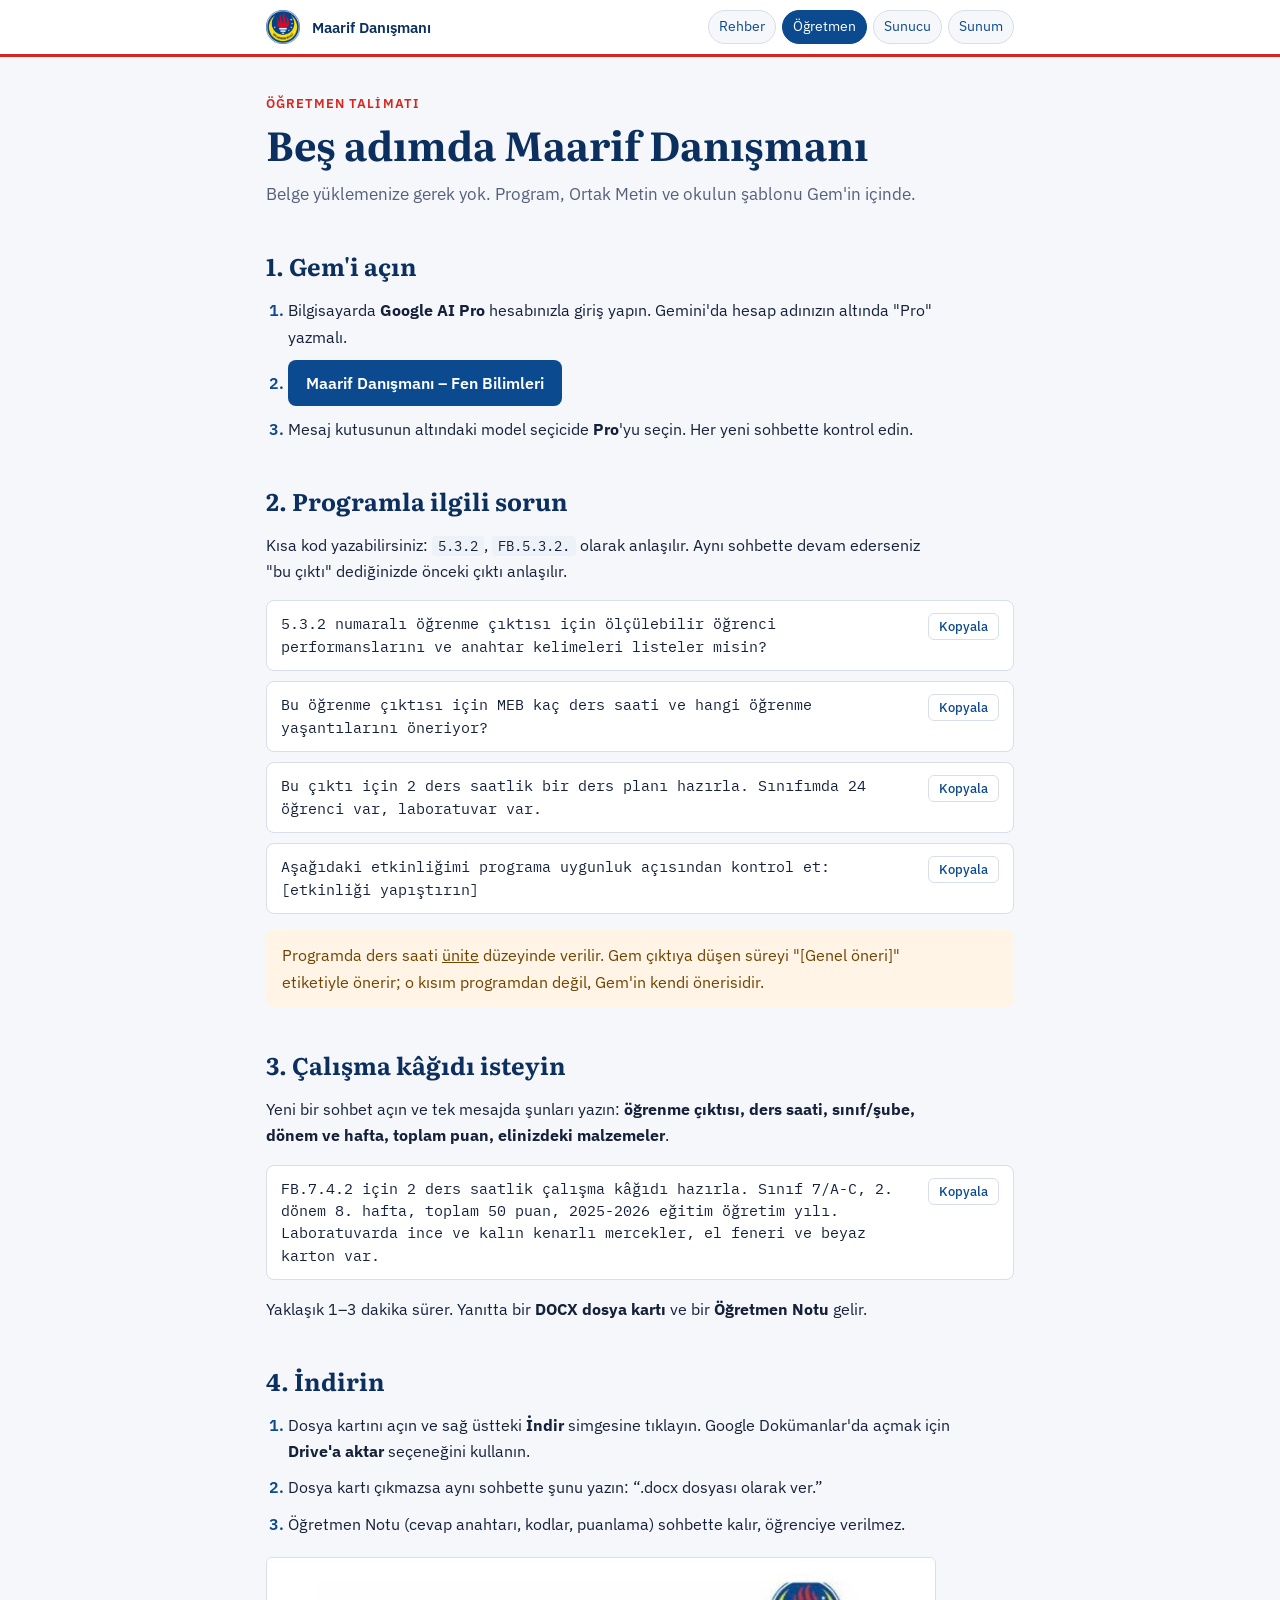
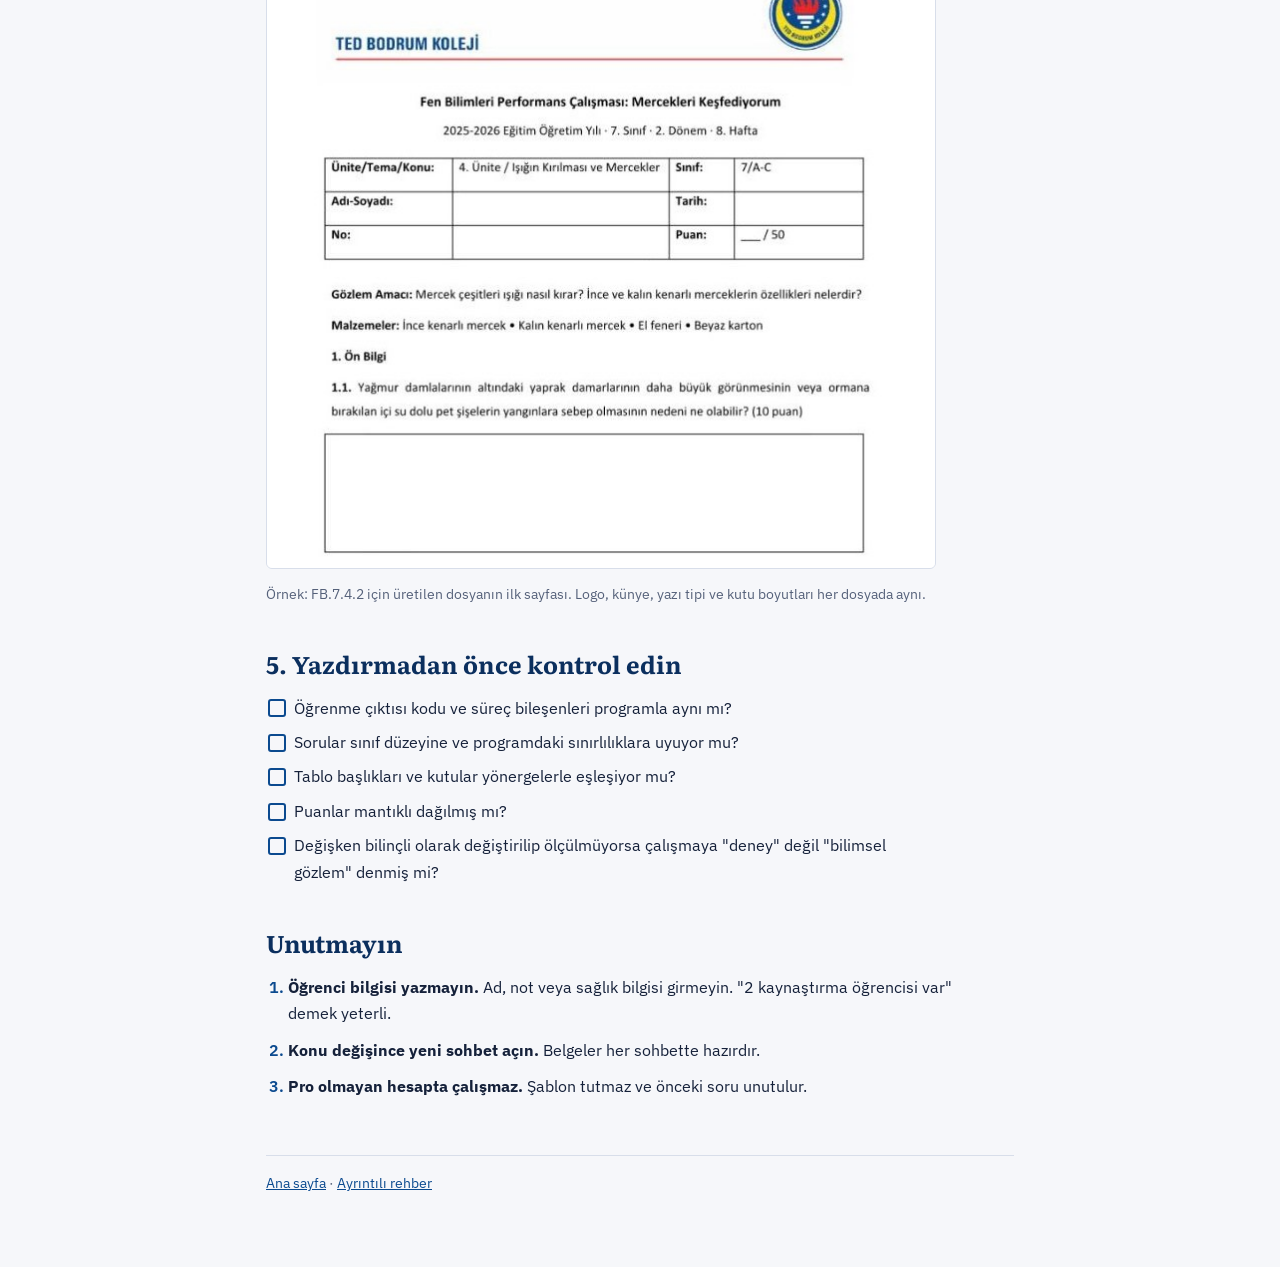
==== ogretmen.html @ b566ab43 "Maarif Danışmanı atölye sitesi Co-Authored-By: Claude Opus 5.5 <noreply@anthropic.com> Claude-Sessio" ====
<!doctype html>
<html lang="tr">
<head>
<meta charset="utf-8">
<meta name="viewport" content="width=device-width, initial-scale=1, viewport-fit=cover">
<title>Öğretmen Talimatı · Maarif Danışmanı</title>
<link rel="icon" href="assets/amblem.png">
<link rel="preconnect" href="https://fonts.googleapis.com">
<link rel="stylesheet" href="https://fonts.googleapis.com/css2?family=IBM+Plex+Mono:wght@400;500&family=IBM+Plex+Sans:ital,wght@0,400;0,500;0,600;1,400&family=Literata:opsz,wght@7..72,600;7..72,700&display=swap">
<link rel="stylesheet" href="assets/site.css">
</head>
<body>
<header class="topbar"><div class="in">
  <img src="assets/amblem.png" alt="">
  <a class="brand" href="./">Maarif Danışmanı</a>
  <nav aria-label="Sayfalar"><a href="rehber.html">Rehber</a><a href="ogretmen.html" aria-current="page">Öğretmen</a><a href="sunucu.html">Sunucu</a><a href="sunum.html">Sunum</a></nav>
</div></header>

<main class="wrap">
  <p class="eyebrow">Öğretmen talimatı</p>
  <h1>Beş adımda Maarif Danışmanı</h1>
  <p class="lead">Belge yüklemenize gerek yok. Program, Ortak Metin ve okulun şablonu Gem'in içinde.</p>

  <h2>1. Gem'i açın</h2>
  <ol class="steps">
    <li>Bilgisayarda <strong>Google AI Pro</strong> hesabınızla giriş yapın. Gemini'da hesap adınızın altında "Pro" yazmalı.</li>
    <li><a class="btn" href="https://gemini.google.com/gem/1J91IW7ghV2cMqy8UDze6Suy1BwKjvmki?usp=sharing" target="_blank" rel="noopener">Maarif Danışmanı – Fen Bilimleri</a></li>
    <li>Mesaj kutusunun altındaki model seçicide <strong>Pro</strong>'yu seçin. Her yeni sohbette kontrol edin.</li>
  </ol>

  <h2>2. Programla ilgili sorun</h2>
  <p>Kısa kod yazabilirsiniz: <code>5.3.2</code>, <code>FB.5.3.2.</code> olarak anlaşılır. Aynı sohbette devam ederseniz "bu çıktı" dediğinizde önceki çıktı anlaşılır.</p>
  <div class="prompt"><q>5.3.2 numaralı öğrenme çıktısı için ölçülebilir öğrenci performanslarını ve anahtar kelimeleri listeler misin?</q><button class="copy" type="button">Kopyala</button></div>
  <div class="prompt"><q>Bu öğrenme çıktısı için MEB kaç ders saati ve hangi öğrenme yaşantılarını öneriyor?</q><button class="copy" type="button">Kopyala</button></div>
  <div class="prompt"><q>Bu çıktı için 2 ders saatlik bir ders planı hazırla. Sınıfımda 24 öğrenci var, laboratuvar var.</q><button class="copy" type="button">Kopyala</button></div>
  <div class="prompt"><q>Aşağıdaki etkinliğimi programa uygunluk açısından kontrol et: [etkinliği yapıştırın]</q><button class="copy" type="button">Kopyala</button></div>
  <div class="note"><p>Programda ders saati <u>ünite</u> düzeyinde verilir. Gem çıktıya düşen süreyi "[Genel öneri]" etiketiyle önerir; o kısım programdan değil, Gem'in kendi önerisidir.</p></div>

  <h2>3. Çalışma kâğıdı isteyin</h2>
  <p>Yeni bir sohbet açın ve tek mesajda şunları yazın: <strong>öğrenme çıktısı, ders saati, sınıf/şube, dönem ve hafta, toplam puan, elinizdeki malzemeler</strong>.</p>
  <div class="prompt"><q>FB.7.4.2 için 2 ders saatlik çalışma kâğıdı hazırla. Sınıf 7/A-C, 2. dönem 8. hafta, toplam 50 puan, 2025-2026 eğitim öğretim yılı. Laboratuvarda ince ve kalın kenarlı mercekler, el feneri ve beyaz karton var.</q><button class="copy" type="button">Kopyala</button></div>
  <p>Yaklaşık 1–3 dakika sürer. Yanıtta bir <strong>DOCX dosya kartı</strong> ve bir <strong>Öğretmen Notu</strong> gelir.</p>

  <h2>4. İndirin</h2>
  <ol class="steps">
    <li>Dosya kartını açın ve sağ üstteki <strong>İndir</strong> simgesine tıklayın. Google Dokümanlar'da açmak için <strong>Drive'a aktar</strong> seçeneğini kullanın.</li>
    <li>Dosya kartı çıkmazsa aynı sohbette şunu yazın: <q>.docx dosyası olarak ver.</q></li>
    <li>Öğretmen Notu (cevap anahtarı, kodlar, puanlama) sohbette kalır, öğrenciye verilmez.</li>
  </ol>
  <figure>
    <img src="assets/ornek-calisma-kagidi.jpg" width="670" height="612" alt="Gem'in ürettiği örnek çalışma kâğıdı: TED Bodrum Koleji logosu, başlık, künye tablosu, gözlem amacı, malzemeler ve ilk soru ile cevap kutusu">
    <figcaption>Örnek: FB.7.4.2 için üretilen dosyanın ilk sayfası. Logo, künye, yazı tipi ve kutu boyutları her dosyada aynı.</figcaption>
  </figure>

  <h2>5. Yazdırmadan önce kontrol edin</h2>
  <ul class="check">
    <li>Öğrenme çıktısı kodu ve süreç bileşenleri programla aynı mı?</li>
    <li>Sorular sınıf düzeyine ve programdaki sınırlılıklara uyuyor mu?</li>
    <li>Tablo başlıkları ve kutular yönergelerle eşleşiyor mu?</li>
    <li>Puanlar mantıklı dağılmış mı?</li>
    <li>Değişken bilinçli olarak değiştirilip ölçülmüyorsa çalışmaya "deney" değil "bilimsel gözlem" denmiş mi?</li>
  </ul>

  <h2>Unutmayın</h2>
  <ol class="steps">
    <li><strong>Öğrenci bilgisi yazmayın.</strong> Ad, not veya sağlık bilgisi girmeyin. "2 kaynaştırma öğrencisi var" demek yeterli.</li>
    <li><strong>Konu değişince yeni sohbet açın.</strong> Belgeler her sohbette hazırdır.</li>
    <li><strong>Pro olmayan hesapta çalışmaz.</strong> Şablon tutmaz ve önceki soru unutulur.</li>
  </ol>

  <footer class="site"><a href="./">Ana sayfa</a> · <a href="rehber.html">Ayrıntılı rehber</a></footer>
</main>
<script src="assets/copy.js"></script>
</body>
</html>
---- assets/site.css ----
/* Ortak stil: okul lacivert + kırmızı çizgi; okuma sayfaları tek sütun */
:root {
  --bg: #f6f7fa; --surface: #ffffff; --fg: #15213a; --muted: #55617a; --line: #d8deea;
  --navy: #0b4a8f; --navy-deep: #0b2f5e; --red: #d7261e; --code-bg: #edf1f8;
  --note-bg: #fff4e5; --note-fg: #6f4400; --ok: #1f7a4a;
  --display: "Literata", Georgia, serif; --body: "IBM Plex Sans", system-ui, sans-serif; --mono: "IBM Plex Mono", ui-monospace, monospace;
  color-scheme: light;
}
@media (prefers-color-scheme: dark) {
  :root {
    --bg: #0e1421; --surface: #161f31; --fg: #e5eaf4; --muted: #9aa7bf; --line: #283450;
    --navy: #82b4ff; --navy-deep: #c9dcff; --red: #ff6b61; --code-bg: #1c2740;
    --note-bg: #2d2412; --note-fg: #f1c77a; --ok: #63d295; color-scheme: dark;
  }
}
* { box-sizing: border-box; }
html { -webkit-text-size-adjust: 100%; }
body { margin: 0; background: var(--bg); color: var(--fg); font: 16px/1.65 var(--body); }
a { color: var(--navy); }
a:focus-visible, button:focus-visible, summary:focus-visible { outline: 2px solid var(--navy); outline-offset: 2px; }
.wrap { max-width: 780px; margin: 0 auto; padding: 0 max(16px, env(safe-area-inset-left)) 72px max(16px, env(safe-area-inset-right)); }
.topbar { background: var(--surface); border-bottom: 3px solid var(--red); }
.topbar .in { max-width: 780px; margin: 0 auto; padding: 10px max(16px, env(safe-area-inset-left)); display: flex; align-items: center; gap: 12px; flex-wrap: wrap; }
.topbar img { height: 34px; width: auto; }
.topbar .brand { font: 600 15px var(--body); color: var(--navy-deep); text-decoration: none; margin-right: auto; }
.topbar nav { display: flex; gap: 6px; flex-wrap: wrap; }
.topbar nav a { font-size: 14px; text-decoration: none; padding: 4px 10px; border-radius: 999px; border: 1px solid var(--line); background: var(--bg); }
.topbar nav a[aria-current="page"] { background: var(--navy); color: #fff; border-color: var(--navy); }
.eyebrow { font-size: 13px; letter-spacing: .08em; text-transform: uppercase; color: var(--red); font-weight: 600; margin: 36px 0 6px; }
h1, h2 { font-family: var(--display); text-wrap: balance; line-height: 1.2; color: var(--navy-deep); }
h1 { font-size: clamp(28px, 5vw, 40px); margin: 0 0 12px; }
h2 { font-size: 24px; margin: 44px 0 12px; }
h3 { font-size: 17px; margin: 26px 0 8px; }
p, li { max-width: 68ch; }
.lead { color: var(--muted); font-size: 17px; margin: 0; }
ol.steps { padding-left: 1.4em; display: grid; gap: 10px; }
ol.steps > li::marker { font-weight: 600; color: var(--navy); }
ul.check { list-style: none; padding: 0; display: grid; gap: 8px; }
ul.check li { padding-left: 28px; position: relative; }
ul.check li::before { content: ""; position: absolute; left: 2px; top: .3em; width: 14px; height: 14px; border: 2px solid var(--navy); border-radius: 3px; }
code, .file { font-family: var(--mono); font-size: .88em; background: var(--code-bg); padding: 1px 6px; border-radius: 4px; overflow-wrap: anywhere; }
.prompt { display: flex; gap: 12px; align-items: flex-start; background: var(--surface); border: 1px solid var(--line); border-radius: 8px; padding: 12px 14px; margin: 10px 0; }
.prompt q { flex: 1; min-width: 0; quotes: none; font-family: var(--mono); font-size: 14.5px; line-height: 1.55; }
button.copy { flex: none; font: 500 13px var(--body); color: var(--navy); background: transparent; border: 1px solid var(--line); border-radius: 6px; padding: 4px 10px; cursor: pointer; }
button.copy:hover { border-color: var(--navy); }
.btn { display: inline-flex; align-items: center; gap: 8px; background: var(--navy); color: #fff; text-decoration: none; font-weight: 600; padding: 10px 18px; border-radius: 8px; }
.btn:hover { filter: brightness(1.1); }
.note { background: var(--note-bg); color: var(--note-fg); border-radius: 8px; padding: 12px 16px; margin: 16px 0; }
.note p { margin: 0; }
.tbl { overflow-x: auto; margin: 12px 0; }
table { border-collapse: collapse; width: 100%; min-width: 440px; font-size: 15px; }
th, td { text-align: left; padding: 8px 10px; border-bottom: 1px solid var(--line); vertical-align: top; }
th { font-weight: 600; color: var(--muted); font-size: 13px; letter-spacing: .04em; text-transform: uppercase; }
td.num { font-variant-numeric: tabular-nums; white-space: nowrap; font-weight: 600; color: var(--navy); }
details { background: var(--surface); border: 1px solid var(--line); border-radius: 8px; margin: 12px 0; }
summary { cursor: pointer; padding: 12px 14px; font-weight: 600; }
details pre { margin: 0; padding: 0 14px 14px; white-space: pre-wrap; font: 13px/1.55 var(--mono); max-height: 420px; overflow: auto; }
.det-bar { display: flex; justify-content: flex-end; padding: 0 14px 10px; }
figure { margin: 20px 0; }
figure img { max-width: 100%; height: auto; border: 1px solid var(--line); border-radius: 6px; background: #fff; }
figcaption { font-size: 14px; color: var(--muted); margin-top: 6px; }
footer.site { margin-top: 56px; padding-top: 16px; border-top: 1px solid var(--line); color: var(--muted); font-size: 14px; }
@media (prefers-reduced-motion: reduce) { * { transition: none !important; animation: none !important; } }
@media print { .topbar nav, button.copy { display: none; } body { background: #fff; } }
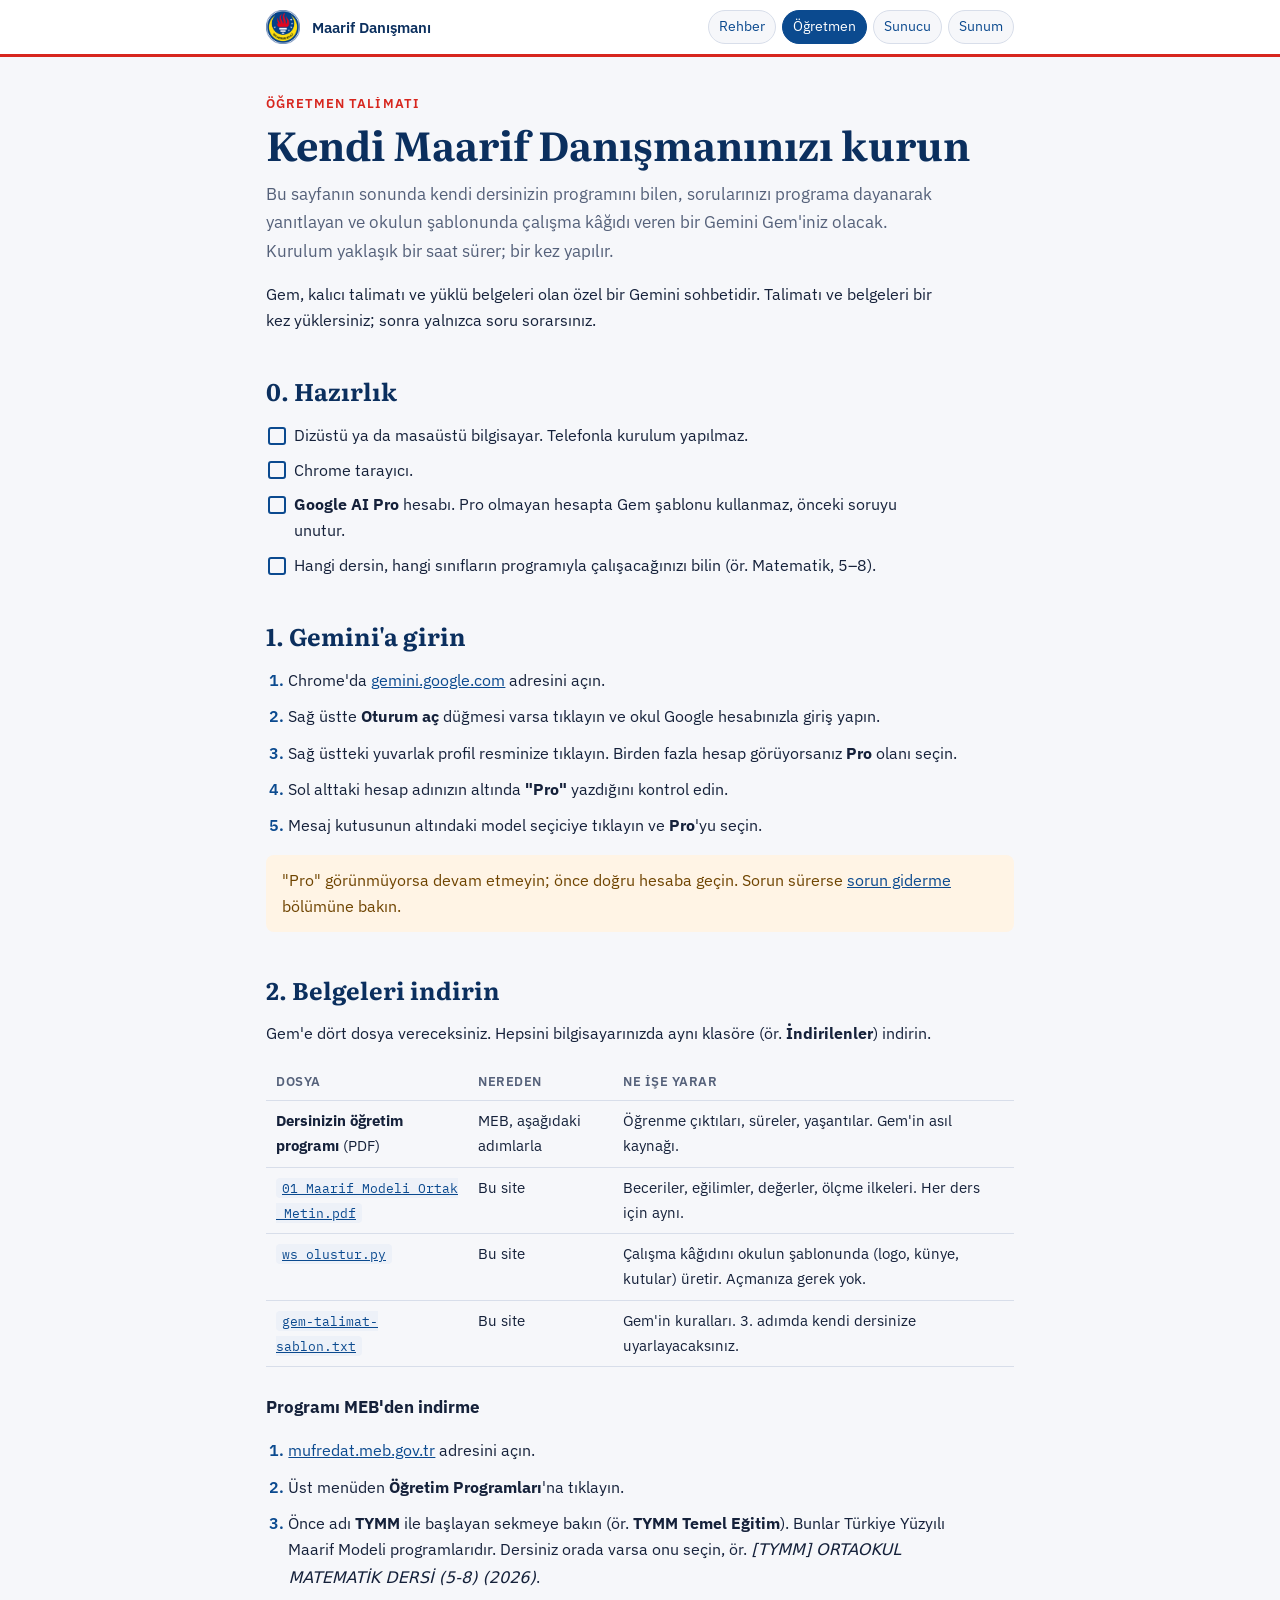
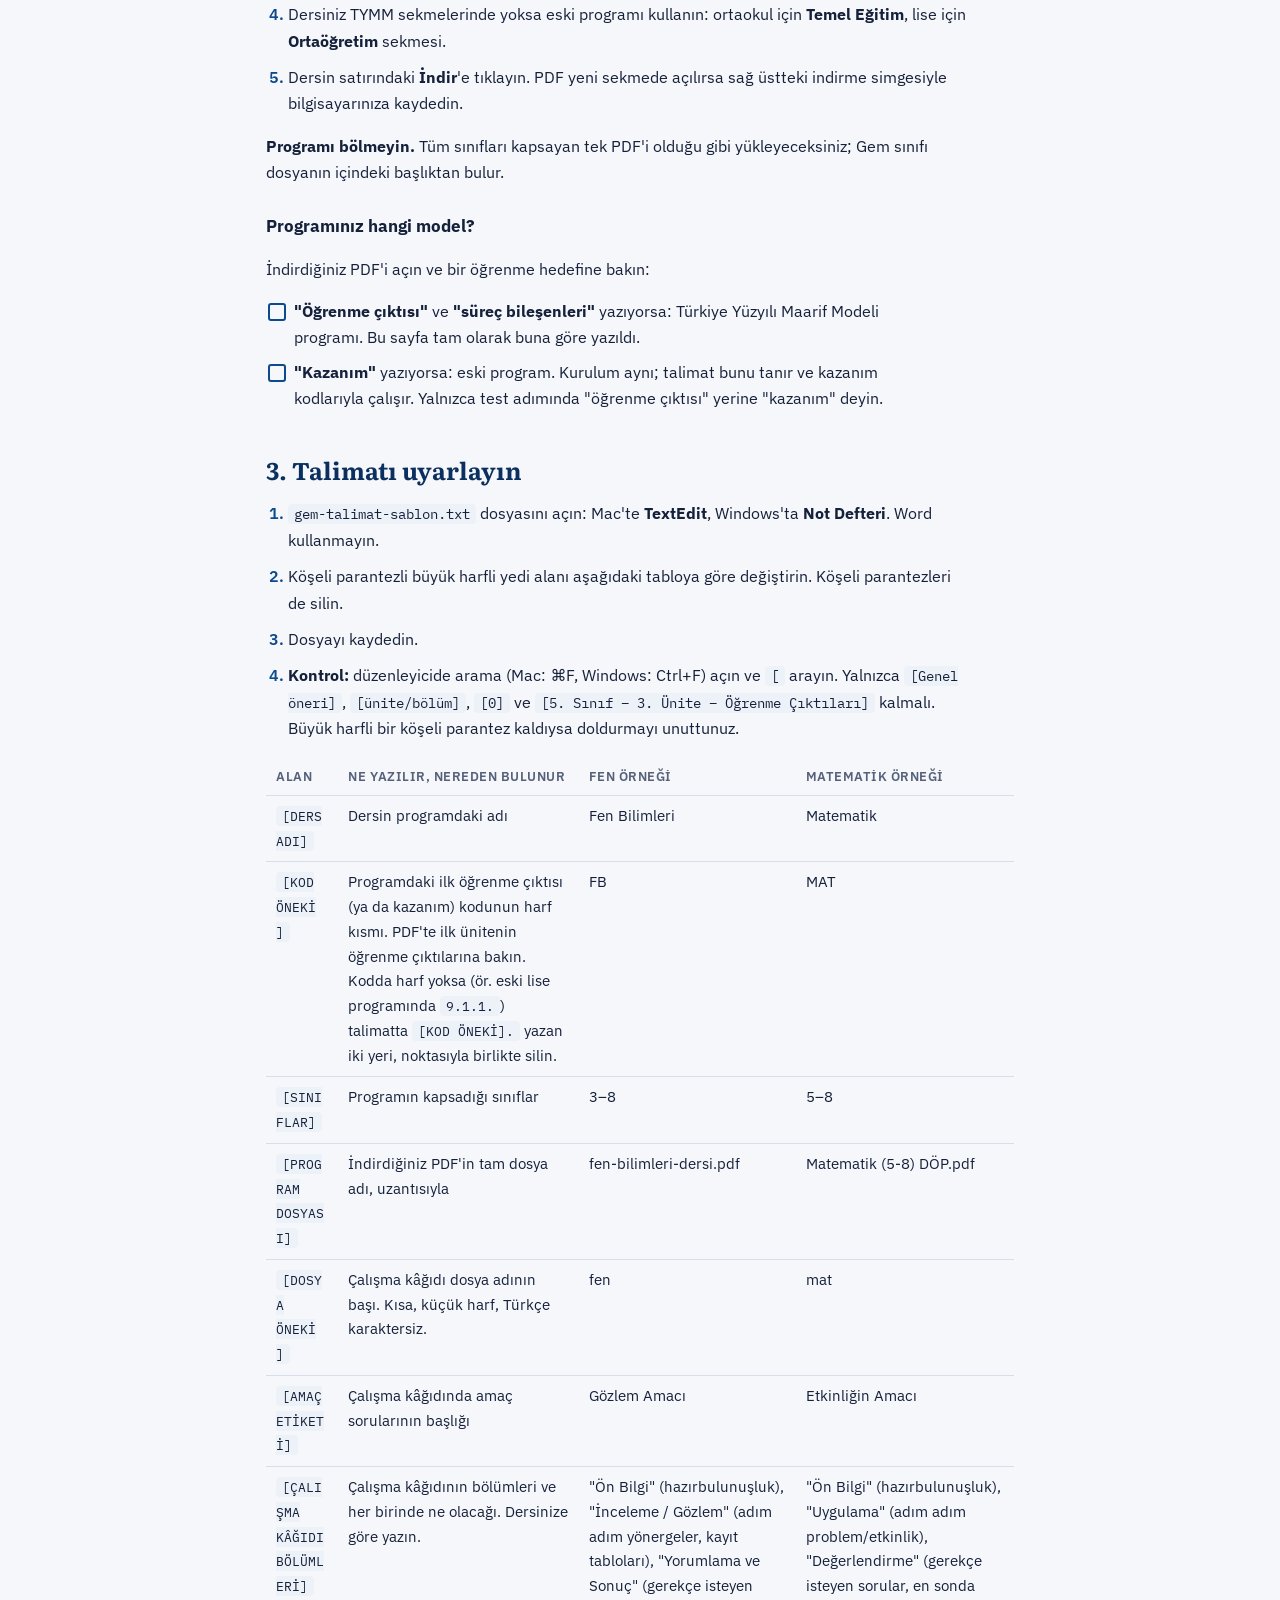
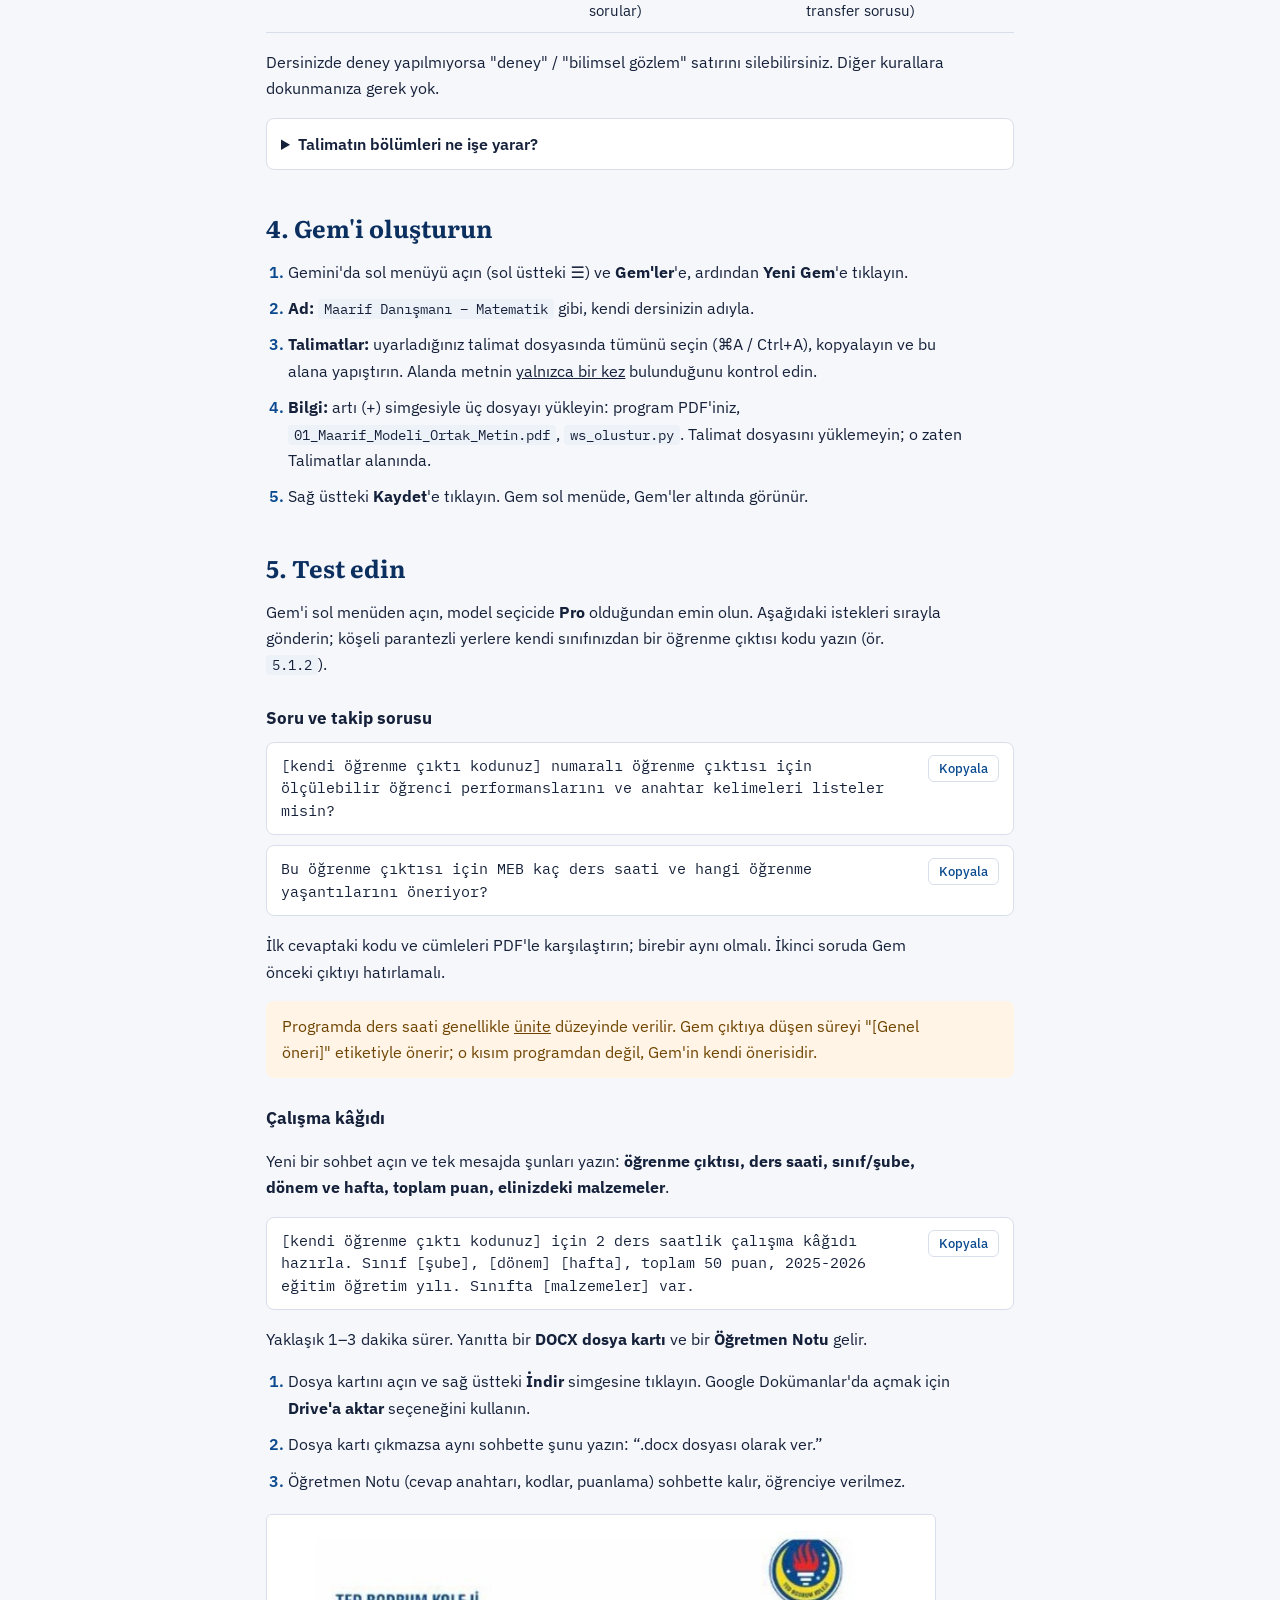
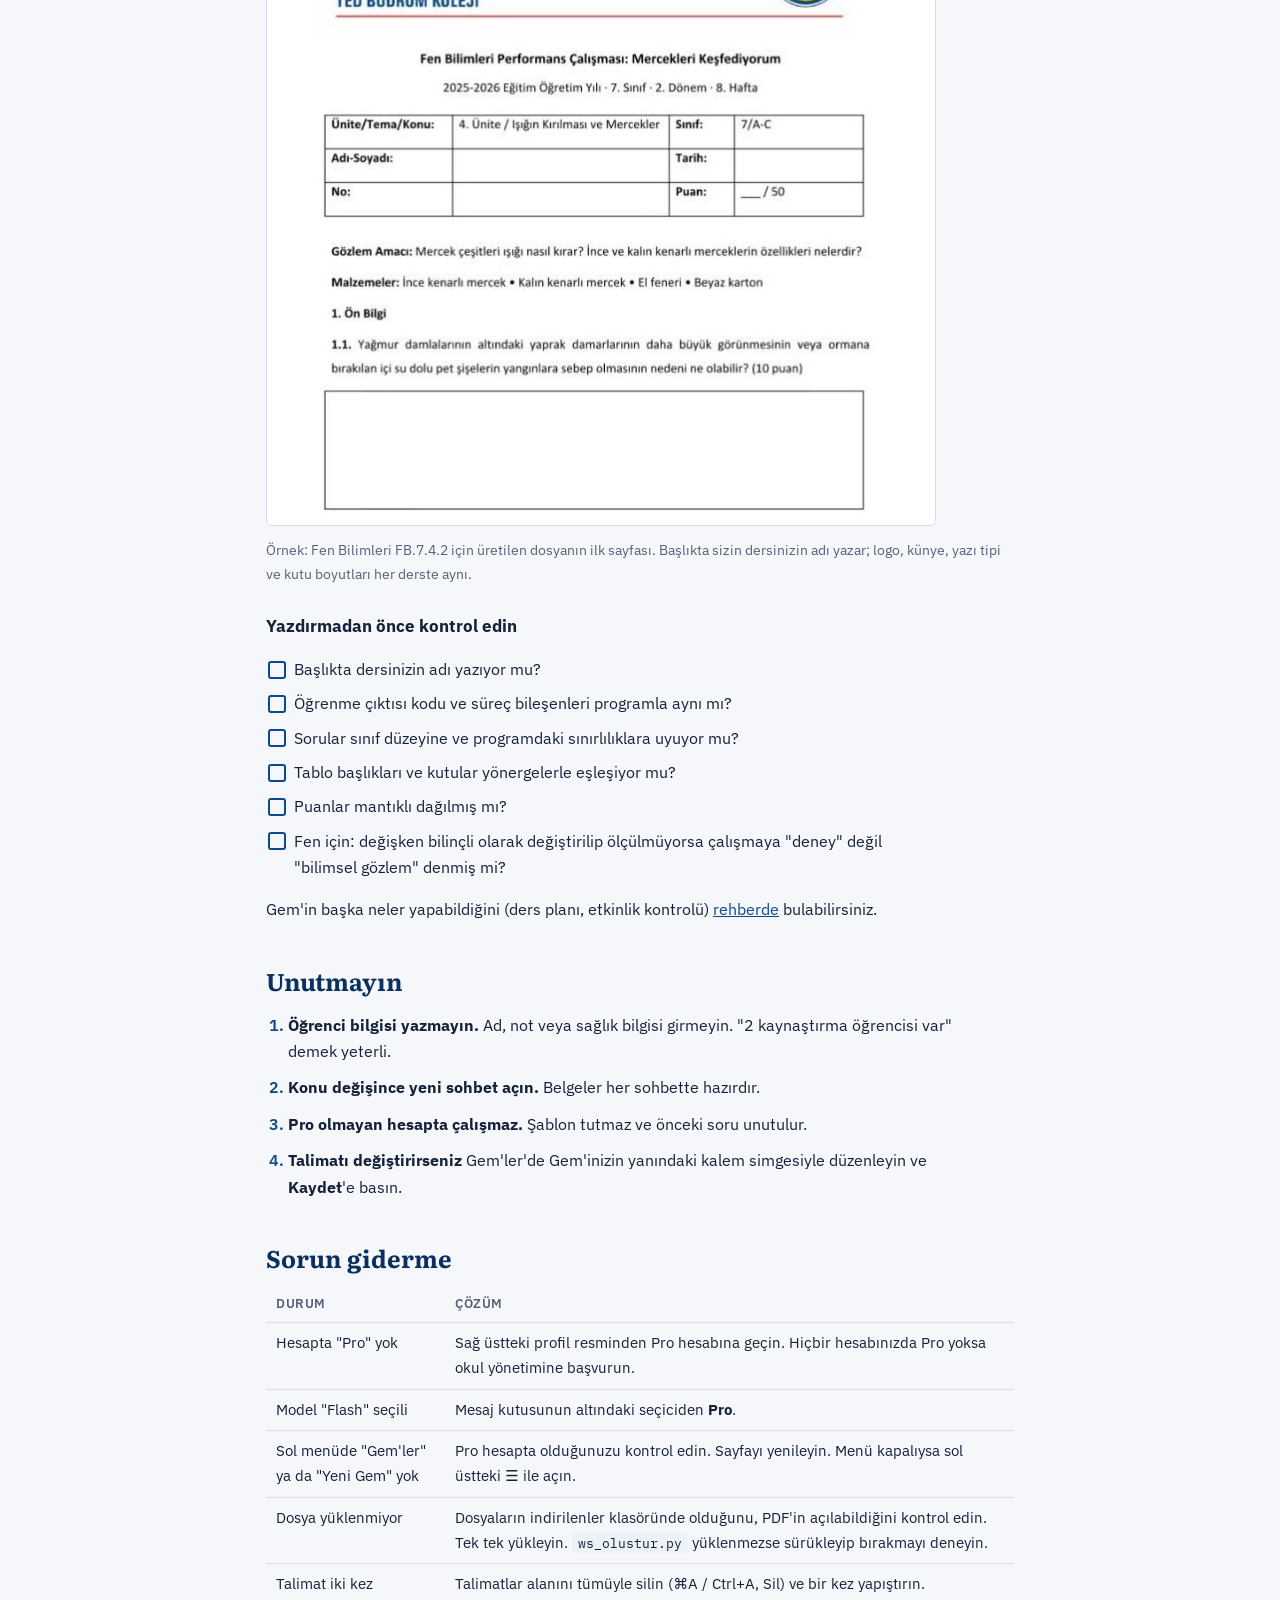
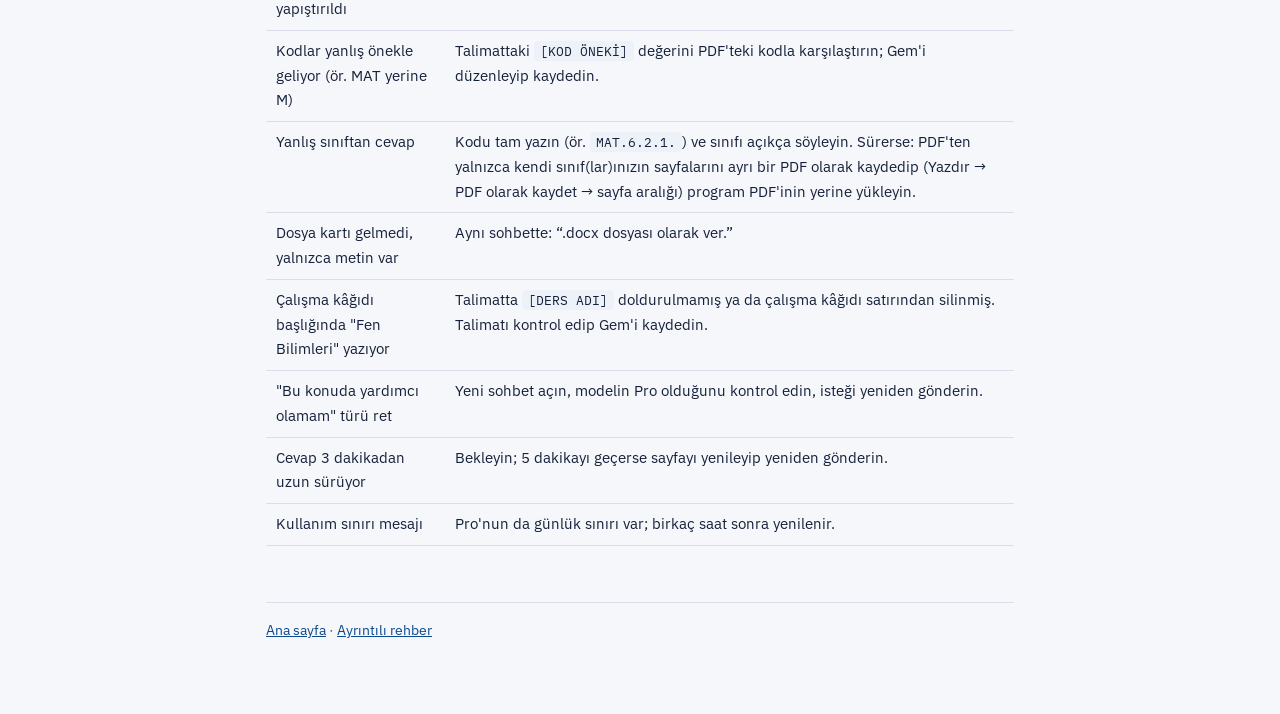
==== commit 411d78de: "Öğretmen sayfası: sıfırdan Gem kurulum rehberi Co-Authored-By: Claude Opus 5.5 <noreply@anthropic.co" ====
--- a/ogretmen.html
+++ b/ogretmen.html
@@ -18,30 +18,111 @@
 
 <main class="wrap">
   <p class="eyebrow">Öğretmen talimatı</p>
-  <h1>Beş adımda Maarif Danışmanı</h1>
-  <p class="lead">Belge yüklemenize gerek yok. Program, Ortak Metin ve okulun şablonu Gem'in içinde.</p>
+  <h1>Kendi Maarif Danışmanınızı kurun</h1>
+  <p class="lead">Bu sayfanın sonunda kendi dersinizin programını bilen, sorularınızı programa dayanarak yanıtlayan ve okulun şablonunda çalışma kâğıdı veren bir Gemini Gem'iniz olacak. Kurulum yaklaşık bir saat sürer; bir kez yapılır.</p>
+  <p>Gem, kalıcı talimatı ve yüklü belgeleri olan özel bir Gemini sohbetidir. Talimatı ve belgeleri bir kez yüklersiniz; sonra yalnızca soru sorarsınız.</p>
 
-  <h2>1. Gem'i açın</h2>
+  <h2 id="hazirlik">0. Hazırlık</h2>
+  <ul class="check">
+    <li>Dizüstü ya da masaüstü bilgisayar. Telefonla kurulum yapılmaz.</li>
+    <li>Chrome tarayıcı.</li>
+    <li><strong>Google AI Pro</strong> hesabı. Pro olmayan hesapta Gem şablonu kullanmaz, önceki soruyu unutur.</li>
+    <li>Hangi dersin, hangi sınıfların programıyla çalışacağınızı bilin (ör. Matematik, 5–8).</li>
+  </ul>
+
+  <h2 id="adim-1">1. Gemini'a girin</h2>
   <ol class="steps">
-    <li>Bilgisayarda <strong>Google AI Pro</strong> hesabınızla giriş yapın. Gemini'da hesap adınızın altında "Pro" yazmalı.</li>
-    <li><a class="btn" href="https://gemini.google.com/gem/1J91IW7ghV2cMqy8UDze6Suy1BwKjvmki?usp=sharing" target="_blank" rel="noopener">Maarif Danışmanı – Fen Bilimleri</a></li>
-    <li>Mesaj kutusunun altındaki model seçicide <strong>Pro</strong>'yu seçin. Her yeni sohbette kontrol edin.</li>
+    <li>Chrome'da <a href="https://gemini.google.com" target="_blank" rel="noopener">gemini.google.com</a> adresini açın.</li>
+    <li>Sağ üstte <strong>Oturum aç</strong> düğmesi varsa tıklayın ve okul Google hesabınızla giriş yapın.</li>
+    <li>Sağ üstteki yuvarlak profil resminize tıklayın. Birden fazla hesap görüyorsanız <strong>Pro</strong> olanı seçin.</li>
+    <li>Sol alttaki hesap adınızın altında <strong>"Pro"</strong> yazdığını kontrol edin.</li>
+    <li>Mesaj kutusunun altındaki model seçiciye tıklayın ve <strong>Pro</strong>'yu seçin.</li>
+  </ol>
+  <div class="note"><p>"Pro" görünmüyorsa devam etmeyin; önce doğru hesaba geçin. Sorun sürerse <a href="#sorun-giderme">sorun giderme</a> bölümüne bakın.</p></div>
+
+  <h2 id="adim-2">2. Belgeleri indirin</h2>
+  <p>Gem'e dört dosya vereceksiniz. Hepsini bilgisayarınızda aynı klasöre (ör. <strong>İndirilenler</strong>) indirin.</p>
+  <div class="tbl"><table>
+    <thead><tr><th>Dosya</th><th>Nereden</th><th>Ne işe yarar</th></tr></thead>
+    <tbody>
+      <tr><td><strong>Dersinizin öğretim programı</strong> (PDF)</td><td>MEB, aşağıdaki adımlarla</td><td>Öğrenme çıktıları, süreler, yaşantılar. Gem'in asıl kaynağı.</td></tr>
+      <tr><td><a class="file" href="dosyalar/01_Maarif_Modeli_Ortak_Metin.pdf" download>01_Maarif_Modeli_Ortak_Metin.pdf</a></td><td>Bu site</td><td>Beceriler, eğilimler, değerler, ölçme ilkeleri. Her ders için aynı.</td></tr>
+      <tr><td><a class="file" href="dosyalar/ws_olustur.py" download>ws_olustur.py</a></td><td>Bu site</td><td>Çalışma kâğıdını okulun şablonunda (logo, künye, kutular) üretir. Açmanıza gerek yok.</td></tr>
+      <tr><td><a class="file" href="dosyalar/gem-talimat-sablon.txt" download>gem-talimat-sablon.txt</a></td><td>Bu site</td><td>Gem'in kuralları. 3. adımda kendi dersinize uyarlayacaksınız.</td></tr>
+    </tbody>
+  </table></div>
+
+  <h3>Programı MEB'den indirme</h3>
+  <ol class="steps" id="meb-yolu">
+    <li><a href="https://mufredat.meb.gov.tr" target="_blank" rel="noopener">mufredat.meb.gov.tr</a> adresini açın.</li>
+    <li>Üst menüden <strong>Öğretim Programları</strong>'na tıklayın.</li>
+    <li>Önce adı <strong>TYMM</strong> ile başlayan sekmeye bakın (ör. <strong>TYMM Temel Eğitim</strong>). Bunlar Türkiye Yüzyılı Maarif Modeli programlarıdır. Dersiniz orada varsa onu seçin, ör. <em>[TYMM] ORTAOKUL MATEMATİK DERSİ (5-8) (2026)</em>.</li>
+    <li>Dersiniz TYMM sekmelerinde yoksa eski programı kullanın: ortaokul için <strong>Temel Eğitim</strong>, lise için <strong>Ortaöğretim</strong> sekmesi.</li>
+    <li>Dersin satırındaki <strong>İndir</strong>'e tıklayın. PDF yeni sekmede açılırsa sağ üstteki indirme simgesiyle bilgisayarınıza kaydedin.</li>
+  </ol>
+  <p><strong>Programı bölmeyin.</strong> Tüm sınıfları kapsayan tek PDF'i olduğu gibi yükleyeceksiniz; Gem sınıfı dosyanın içindeki başlıktan bulur.</p>
+
+  <h3>Programınız hangi model?</h3>
+  <p>İndirdiğiniz PDF'i açın ve bir öğrenme hedefine bakın:</p>
+  <ul class="check">
+    <li><strong>"Öğrenme çıktısı"</strong> ve <strong>"süreç bileşenleri"</strong> yazıyorsa: Türkiye Yüzyılı Maarif Modeli programı. Bu sayfa tam olarak buna göre yazıldı.</li>
+    <li><strong>"Kazanım"</strong> yazıyorsa: eski program. Kurulum aynı; talimat bunu tanır ve kazanım kodlarıyla çalışır. Yalnızca test adımında "öğrenme çıktısı" yerine "kazanım" deyin.</li>
+  </ul>
+
+  <h2 id="adim-3">3. Talimatı uyarlayın</h2>
+  <ol class="steps">
+    <li><span class="file">gem-talimat-sablon.txt</span> dosyasını açın: Mac'te <strong>TextEdit</strong>, Windows'ta <strong>Not Defteri</strong>. Word kullanmayın.</li>
+    <li>Köşeli parantezli büyük harfli yedi alanı aşağıdaki tabloya göre değiştirin. Köşeli parantezleri de silin.</li>
+    <li>Dosyayı kaydedin.</li>
+    <li><strong>Kontrol:</strong> düzenleyicide arama (Mac: ⌘F, Windows: Ctrl+F) açın ve <code>[</code> arayın. Yalnızca <code>[Genel öneri]</code>, <code>[ünite/bölüm]</code>, <code>[0]</code> ve <code>[5. Sınıf – 3. Ünite – Öğrenme Çıktıları]</code> kalmalı. Büyük harfli bir köşeli parantez kaldıysa doldurmayı unuttunuz.</li>
+  </ol>
+  <div class="tbl"><table>
+    <thead><tr><th>Alan</th><th>Ne yazılır, nereden bulunur</th><th>Fen örneği</th><th>Matematik örneği</th></tr></thead>
+    <tbody>
+      <tr><td><code>[DERS ADI]</code></td><td>Dersin programdaki adı</td><td>Fen Bilimleri</td><td>Matematik</td></tr>
+      <tr><td><code>[KOD ÖNEKİ]</code></td><td>Programdaki ilk öğrenme çıktısı (ya da kazanım) kodunun harf kısmı. PDF'te ilk ünitenin öğrenme çıktılarına bakın. Kodda harf yoksa (ör. eski lise programında <code>9.1.1.</code>) talimatta <code>[KOD ÖNEKİ].</code> yazan iki yeri, noktasıyla birlikte silin.</td><td>FB</td><td>MAT</td></tr>
+      <tr><td><code>[SINIFLAR]</code></td><td>Programın kapsadığı sınıflar</td><td>3–8</td><td>5–8</td></tr>
+      <tr><td><code>[PROGRAM DOSYASI]</code></td><td>İndirdiğiniz PDF'in tam dosya adı, uzantısıyla</td><td>fen-bilimleri-dersi.pdf</td><td>Matematik (5-8) DÖP.pdf</td></tr>
+      <tr><td><code>[DOSYA ÖNEKİ]</code></td><td>Çalışma kâğıdı dosya adının başı. Kısa, küçük harf, Türkçe karaktersiz.</td><td>fen</td><td>mat</td></tr>
+      <tr><td><code>[AMAÇ ETİKETİ]</code></td><td>Çalışma kâğıdında amaç sorularının başlığı</td><td>Gözlem Amacı</td><td>Etkinliğin Amacı</td></tr>
+      <tr><td><code>[ÇALIŞMA KÂĞIDI BÖLÜMLERİ]</code></td><td>Çalışma kâğıdının bölümleri ve her birinde ne olacağı. Dersinize göre yazın.</td><td>"Ön Bilgi" (hazırbulunuşluk), "İnceleme / Gözlem" (adım adım yönergeler, kayıt tabloları), "Yorumlama ve Sonuç" (gerekçe isteyen sorular)</td><td>"Ön Bilgi" (hazırbulunuşluk), "Uygulama" (adım adım problem/etkinlik), "Değerlendirme" (gerekçe isteyen sorular, en sonda transfer sorusu)</td></tr>
+    </tbody>
+  </table></div>
+  <p>Dersinizde deney yapılmıyorsa "deney" / "bilimsel gözlem" satırını silebilirsiniz. Diğer kurallara dokunmanıza gerek yok.</p>
+  <details>
+    <summary>Talimatın bölümleri ne işe yarar?</summary>
+    <ul class="check">
+      <li><strong>Rolün:</strong> Gem'in kim olduğu ve yalnızca yüklü belgelere dayanacağı.</li>
+      <li><strong>Kaynaklar ve öncelik:</strong> hangi bilginin hangi dosyadan alınacağı, sınıfın PDF'te nasıl bulunacağı.</li>
+      <li><strong>Sohbet sürekliliği:</strong> "bu çıktı" gibi ifadelerin ve <code>5.3.2</code> gibi kısa kodların anlaşılması.</li>
+      <li><strong>Doğruluk kuralları (K1–K9):</strong> önce bul sonra yaz, kodu birebir aktar, kaynak göster, sınıf düzeyini ve sınırlılıkları aşma, kendi önerini "[Genel öneri]" diye işaretle.</li>
+      <li><strong>Terim eşleştirme:</strong> günlük dildeki sorunun programdaki hangi başlığa karşılık geldiği.</li>
+      <li><strong>Çalışma modları:</strong> soru-cevap, ders planı, kontrol ve çalışma kâğıdı.</li>
+      <li><strong>Üslup:</strong> sade, "siz" dili, gereksiz giriş yok.</li>
+    </ul>
+  </details>
+
+  <h2 id="adim-4">4. Gem'i oluşturun</h2>
+  <ol class="steps">
+    <li>Gemini'da sol menüyü açın (sol üstteki ☰) ve <strong>Gem'ler</strong>'e, ardından <strong>Yeni Gem</strong>'e tıklayın.</li>
+    <li><strong>Ad:</strong> <code>Maarif Danışmanı – Matematik</code> gibi, kendi dersinizin adıyla.</li>
+    <li><strong>Talimatlar:</strong> uyarladığınız talimat dosyasında tümünü seçin (⌘A / Ctrl+A), kopyalayın ve bu alana yapıştırın. Alanda metnin <u>yalnızca bir kez</u> bulunduğunu kontrol edin.</li>
+    <li><strong>Bilgi:</strong> artı (+) simgesiyle üç dosyayı yükleyin: program PDF'iniz, <span class="file">01_Maarif_Modeli_Ortak_Metin.pdf</span>, <span class="file">ws_olustur.py</span>. Talimat dosyasını yüklemeyin; o zaten Talimatlar alanında.</li>
+    <li>Sağ üstteki <strong>Kaydet</strong>'e tıklayın. Gem sol menüde, Gem'ler altında görünür.</li>
   </ol>
 
-  <h2>2. Programla ilgili sorun</h2>
-  <p>Kısa kod yazabilirsiniz: <code>5.3.2</code>, <code>FB.5.3.2.</code> olarak anlaşılır. Aynı sohbette devam ederseniz "bu çıktı" dediğinizde önceki çıktı anlaşılır.</p>
-  <div class="prompt"><q>5.3.2 numaralı öğrenme çıktısı için ölçülebilir öğrenci performanslarını ve anahtar kelimeleri listeler misin?</q><button class="copy" type="button">Kopyala</button></div>
+  <h2 id="adim-5">5. Test edin</h2>
+  <p>Gem'i sol menüden açın, model seçicide <strong>Pro</strong> olduğundan emin olun. Aşağıdaki istekleri sırayla gönderin; köşeli parantezli yerlere kendi sınıfınızdan bir öğrenme çıktısı kodu yazın (ör. <code>5.1.2</code>).</p>
+  <h3>Soru ve takip sorusu</h3>
+  <div class="prompt"><q>[kendi öğrenme çıktı kodunuz] numaralı öğrenme çıktısı için ölçülebilir öğrenci performanslarını ve anahtar kelimeleri listeler misin?</q><button class="copy" type="button">Kopyala</button></div>
   <div class="prompt"><q>Bu öğrenme çıktısı için MEB kaç ders saati ve hangi öğrenme yaşantılarını öneriyor?</q><button class="copy" type="button">Kopyala</button></div>
-  <div class="prompt"><q>Bu çıktı için 2 ders saatlik bir ders planı hazırla. Sınıfımda 24 öğrenci var, laboratuvar var.</q><button class="copy" type="button">Kopyala</button></div>
-  <div class="prompt"><q>Aşağıdaki etkinliğimi programa uygunluk açısından kontrol et: [etkinliği yapıştırın]</q><button class="copy" type="button">Kopyala</button></div>
-  <div class="note"><p>Programda ders saati <u>ünite</u> düzeyinde verilir. Gem çıktıya düşen süreyi "[Genel öneri]" etiketiyle önerir; o kısım programdan değil, Gem'in kendi önerisidir.</p></div>
+  <p>İlk cevaptaki kodu ve cümleleri PDF'le karşılaştırın; birebir aynı olmalı. İkinci soruda Gem önceki çıktıyı hatırlamalı.</p>
+  <div class="note"><p>Programda ders saati genellikle <u>ünite</u> düzeyinde verilir. Gem çıktıya düşen süreyi "[Genel öneri]" etiketiyle önerir; o kısım programdan değil, Gem'in kendi önerisidir.</p></div>
 
-  <h2>3. Çalışma kâğıdı isteyin</h2>
+  <h3>Çalışma kâğıdı</h3>
   <p>Yeni bir sohbet açın ve tek mesajda şunları yazın: <strong>öğrenme çıktısı, ders saati, sınıf/şube, dönem ve hafta, toplam puan, elinizdeki malzemeler</strong>.</p>
-  <div class="prompt"><q>FB.7.4.2 için 2 ders saatlik çalışma kâğıdı hazırla. Sınıf 7/A-C, 2. dönem 8. hafta, toplam 50 puan, 2025-2026 eğitim öğretim yılı. Laboratuvarda ince ve kalın kenarlı mercekler, el feneri ve beyaz karton var.</q><button class="copy" type="button">Kopyala</button></div>
+  <div class="prompt"><q>[kendi öğrenme çıktı kodunuz] için 2 ders saatlik çalışma kâğıdı hazırla. Sınıf [şube], [dönem] [hafta], toplam 50 puan, 2025-2026 eğitim öğretim yılı. Sınıfta [malzemeler] var.</q><button class="copy" type="button">Kopyala</button></div>
   <p>Yaklaşık 1–3 dakika sürer. Yanıtta bir <strong>DOCX dosya kartı</strong> ve bir <strong>Öğretmen Notu</strong> gelir.</p>
-
-  <h2>4. İndirin</h2>
   <ol class="steps">
     <li>Dosya kartını açın ve sağ üstteki <strong>İndir</strong> simgesine tıklayın. Google Dokümanlar'da açmak için <strong>Drive'a aktar</strong> seçeneğini kullanın.</li>
     <li>Dosya kartı çıkmazsa aynı sohbette şunu yazın: <q>.docx dosyası olarak ver.</q></li>
@@ -49,24 +130,46 @@
   </ol>
   <figure>
     <img src="assets/ornek-calisma-kagidi.jpg" width="670" height="612" alt="Gem'in ürettiği örnek çalışma kâğıdı: TED Bodrum Koleji logosu, başlık, künye tablosu, gözlem amacı, malzemeler ve ilk soru ile cevap kutusu">
-    <figcaption>Örnek: FB.7.4.2 için üretilen dosyanın ilk sayfası. Logo, künye, yazı tipi ve kutu boyutları her dosyada aynı.</figcaption>
+    <figcaption>Örnek: Fen Bilimleri FB.7.4.2 için üretilen dosyanın ilk sayfası. Başlıkta sizin dersinizin adı yazar; logo, künye, yazı tipi ve kutu boyutları her derste aynı.</figcaption>
   </figure>
 
-  <h2>5. Yazdırmadan önce kontrol edin</h2>
+  <h3>Yazdırmadan önce kontrol edin</h3>
   <ul class="check">
+    <li>Başlıkta dersinizin adı yazıyor mu?</li>
     <li>Öğrenme çıktısı kodu ve süreç bileşenleri programla aynı mı?</li>
     <li>Sorular sınıf düzeyine ve programdaki sınırlılıklara uyuyor mu?</li>
     <li>Tablo başlıkları ve kutular yönergelerle eşleşiyor mu?</li>
     <li>Puanlar mantıklı dağılmış mı?</li>
-    <li>Değişken bilinçli olarak değiştirilip ölçülmüyorsa çalışmaya "deney" değil "bilimsel gözlem" denmiş mi?</li>
+    <li>Fen için: değişken bilinçli olarak değiştirilip ölçülmüyorsa çalışmaya "deney" değil "bilimsel gözlem" denmiş mi?</li>
   </ul>
+  <p>Gem'in başka neler yapabildiğini (ders planı, etkinlik kontrolü) <a href="rehber.html">rehberde</a> bulabilirsiniz.</p>
 
   <h2>Unutmayın</h2>
   <ol class="steps">
     <li><strong>Öğrenci bilgisi yazmayın.</strong> Ad, not veya sağlık bilgisi girmeyin. "2 kaynaştırma öğrencisi var" demek yeterli.</li>
     <li><strong>Konu değişince yeni sohbet açın.</strong> Belgeler her sohbette hazırdır.</li>
     <li><strong>Pro olmayan hesapta çalışmaz.</strong> Şablon tutmaz ve önceki soru unutulur.</li>
+    <li><strong>Talimatı değiştirirseniz</strong> Gem'ler'de Gem'inizin yanındaki kalem simgesiyle düzenleyin ve <strong>Kaydet</strong>'e basın.</li>
   </ol>
+
+  <h2 id="sorun-giderme">Sorun giderme</h2>
+  <div class="tbl"><table>
+    <thead><tr><th>Durum</th><th>Çözüm</th></tr></thead>
+    <tbody>
+      <tr><td>Hesapta "Pro" yok</td><td>Sağ üstteki profil resminden Pro hesabına geçin. Hiçbir hesabınızda Pro yoksa okul yönetimine başvurun.</td></tr>
+      <tr><td>Model "Flash" seçili</td><td>Mesaj kutusunun altındaki seçiciden <strong>Pro</strong>.</td></tr>
+      <tr><td>Sol menüde "Gem'ler" ya da "Yeni Gem" yok</td><td>Pro hesapta olduğunuzu kontrol edin. Sayfayı yenileyin. Menü kapalıysa sol üstteki ☰ ile açın.</td></tr>
+      <tr><td>Dosya yüklenmiyor</td><td>Dosyaların indirilenler klasöründe olduğunu, PDF'in açılabildiğini kontrol edin. Tek tek yükleyin. <span class="file">ws_olustur.py</span> yüklenmezse sürükleyip bırakmayı deneyin.</td></tr>
+      <tr><td>Talimat iki kez yapıştırıldı</td><td>Talimatlar alanını tümüyle silin (⌘A / Ctrl+A, Sil) ve bir kez yapıştırın.</td></tr>
+      <tr><td>Kodlar yanlış önekle geliyor (ör. MAT yerine M)</td><td>Talimattaki <code>[KOD ÖNEKİ]</code> değerini PDF'teki kodla karşılaştırın; Gem'i düzenleyip kaydedin.</td></tr>
+      <tr><td>Yanlış sınıftan cevap</td><td>Kodu tam yazın (ör. <code>MAT.6.2.1.</code>) ve sınıfı açıkça söyleyin. Sürerse: PDF'ten yalnızca kendi sınıf(lar)ınızın sayfalarını ayrı bir PDF olarak kaydedip (Yazdır → PDF olarak kaydet → sayfa aralığı) program PDF'inin yerine yükleyin.</td></tr>
+      <tr><td>Dosya kartı gelmedi, yalnızca metin var</td><td>Aynı sohbette: <q>.docx dosyası olarak ver.</q></td></tr>
+      <tr><td>Çalışma kâğıdı başlığında "Fen Bilimleri" yazıyor</td><td>Talimatta <code>[DERS ADI]</code> doldurulmamış ya da çalışma kâğıdı satırından silinmiş. Talimatı kontrol edip Gem'i kaydedin.</td></tr>
+      <tr><td>"Bu konuda yardımcı olamam" türü ret</td><td>Yeni sohbet açın, modelin Pro olduğunu kontrol edin, isteği yeniden gönderin.</td></tr>
+      <tr><td>Cevap 3 dakikadan uzun sürüyor</td><td>Bekleyin; 5 dakikayı geçerse sayfayı yenileyip yeniden gönderin.</td></tr>
+      <tr><td>Kullanım sınırı mesajı</td><td>Pro'nun da günlük sınırı var; birkaç saat sonra yenilenir.</td></tr>
+    </tbody>
+  </table></div>
 
   <footer class="site"><a href="./">Ana sayfa</a> · <a href="rehber.html">Ayrıntılı rehber</a></footer>
 </main>
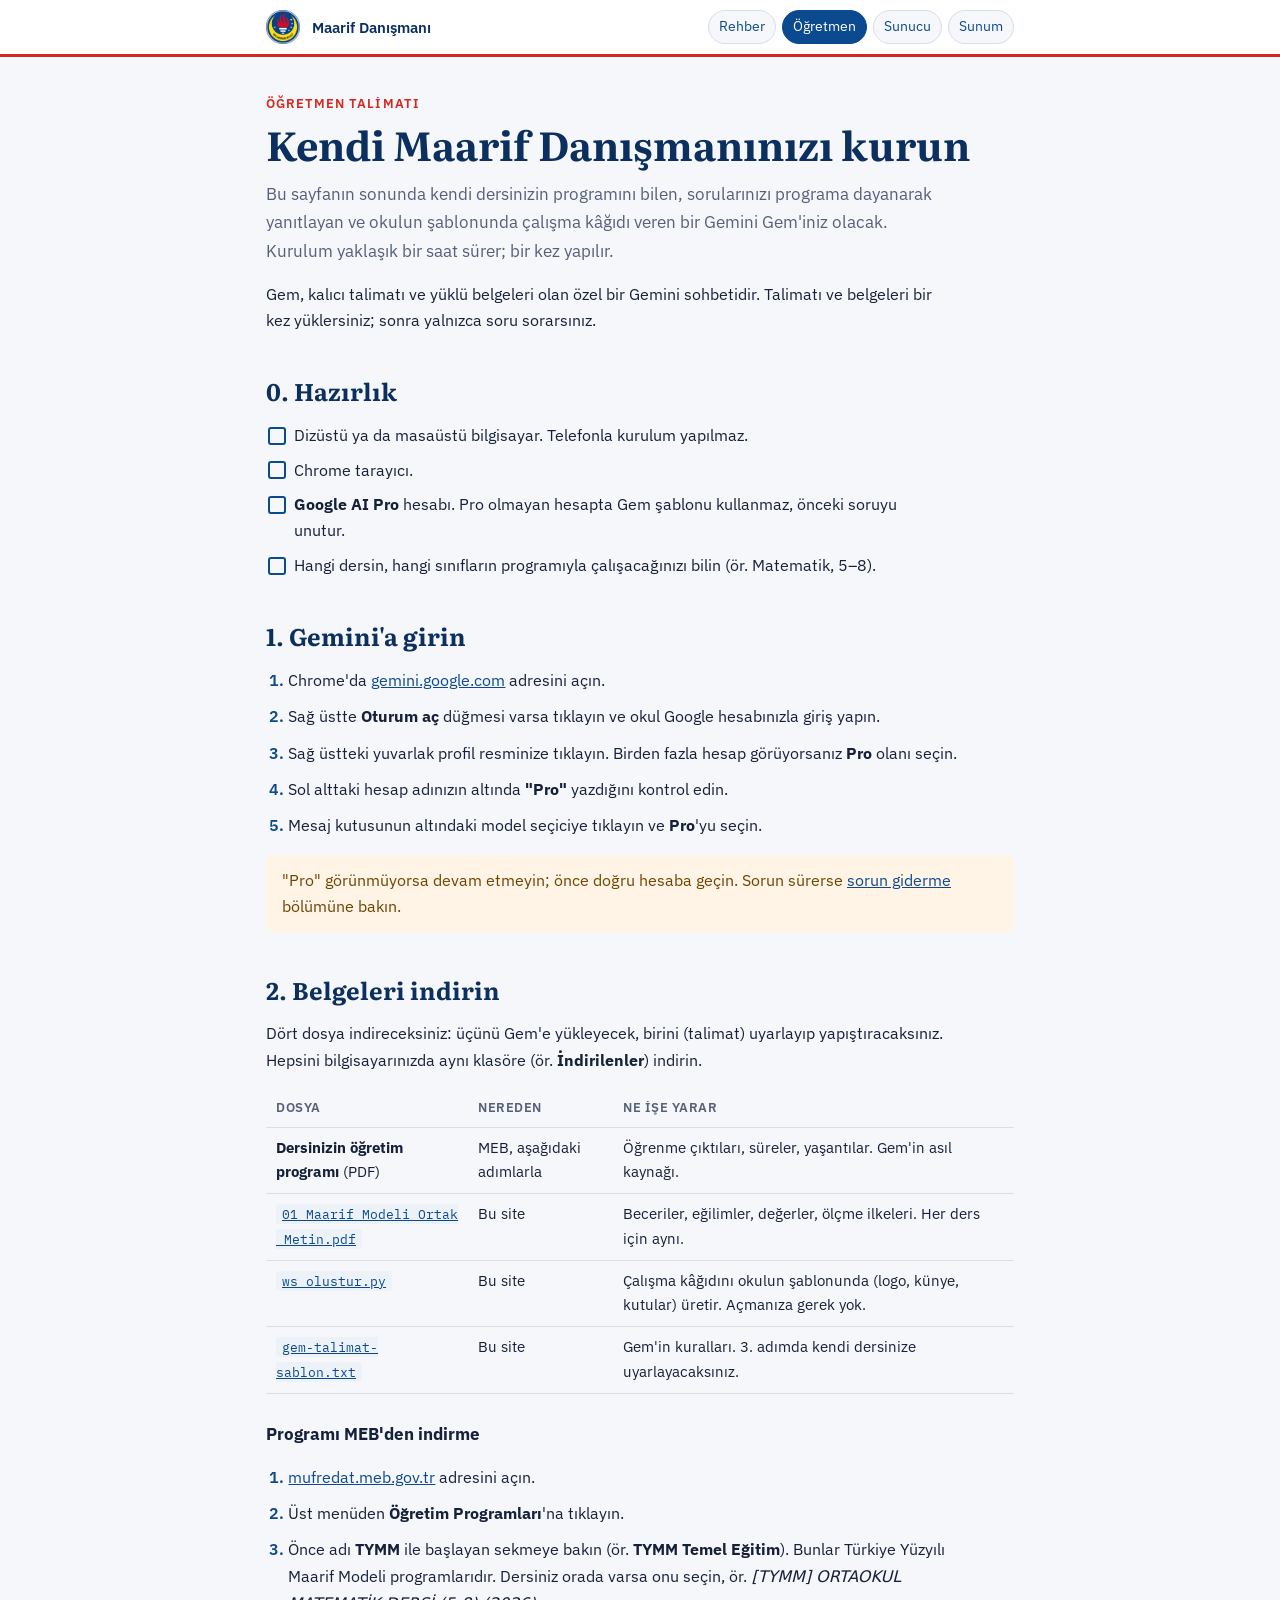
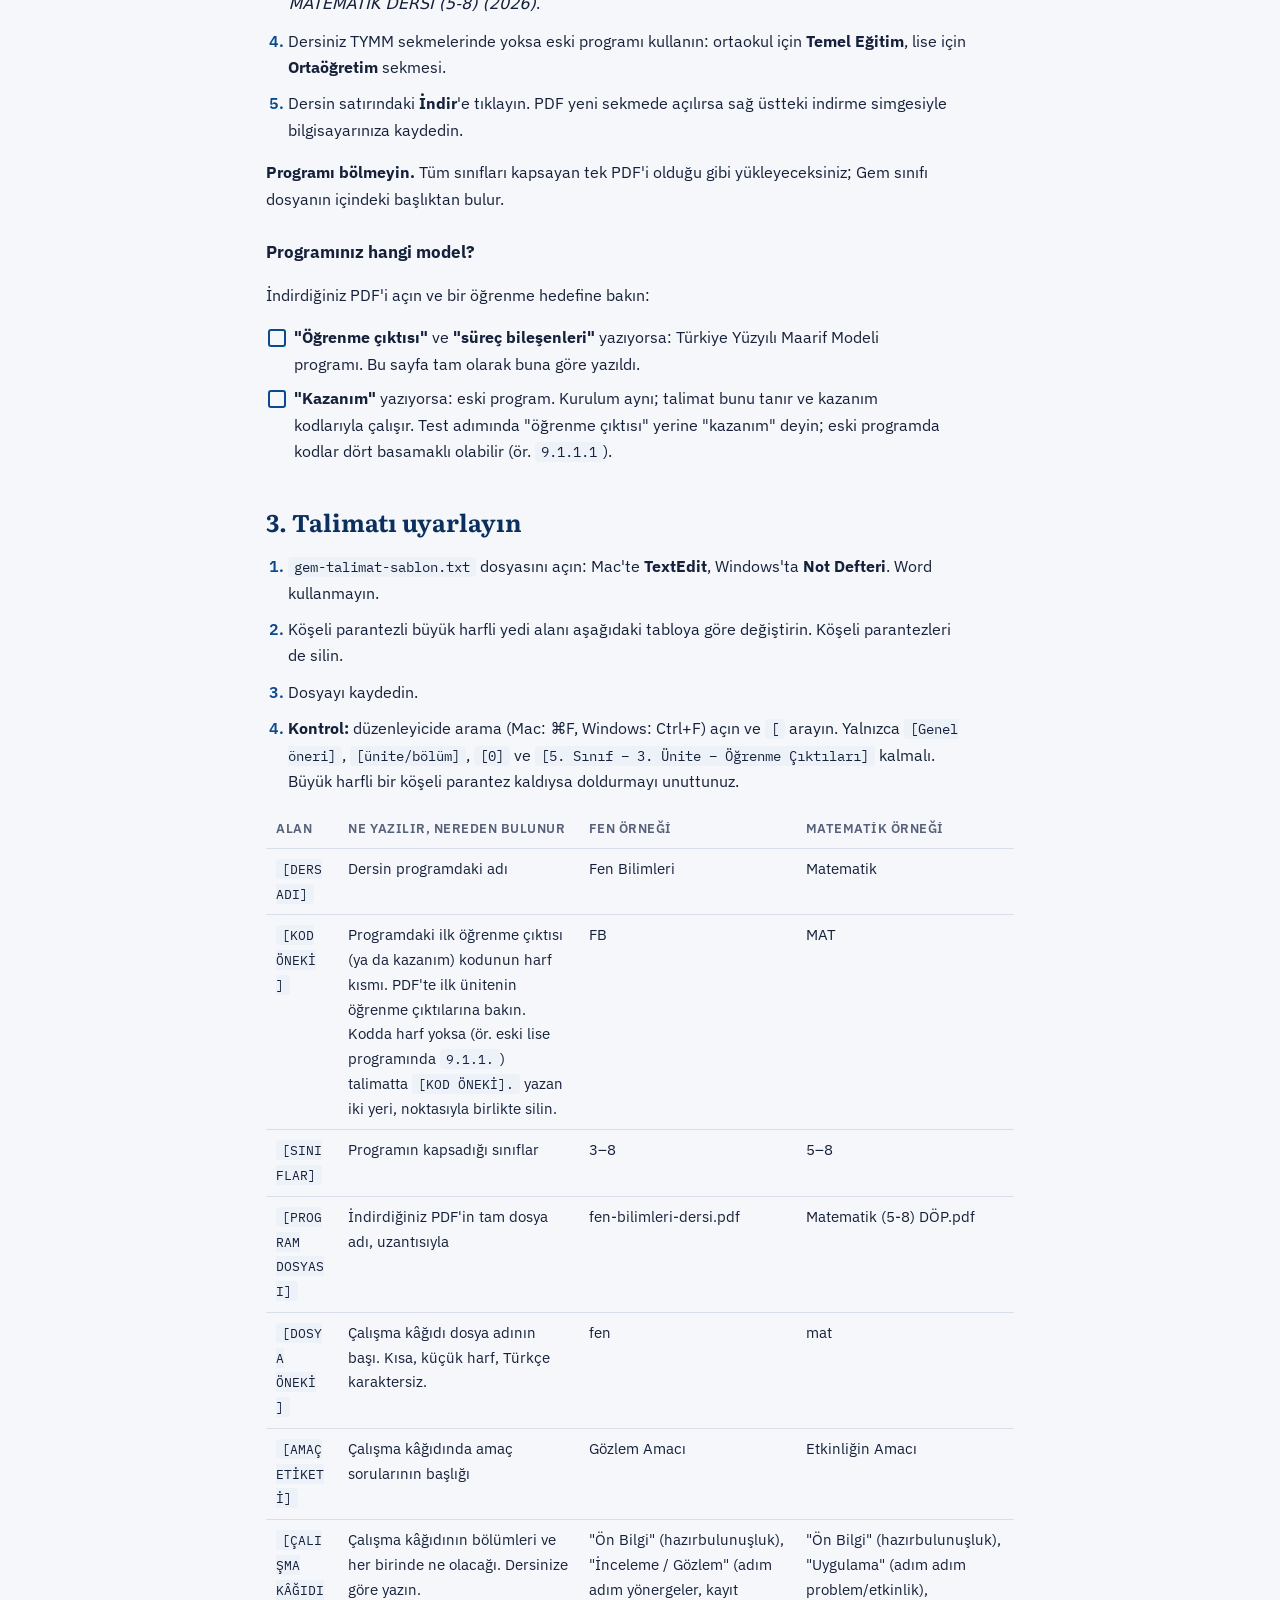
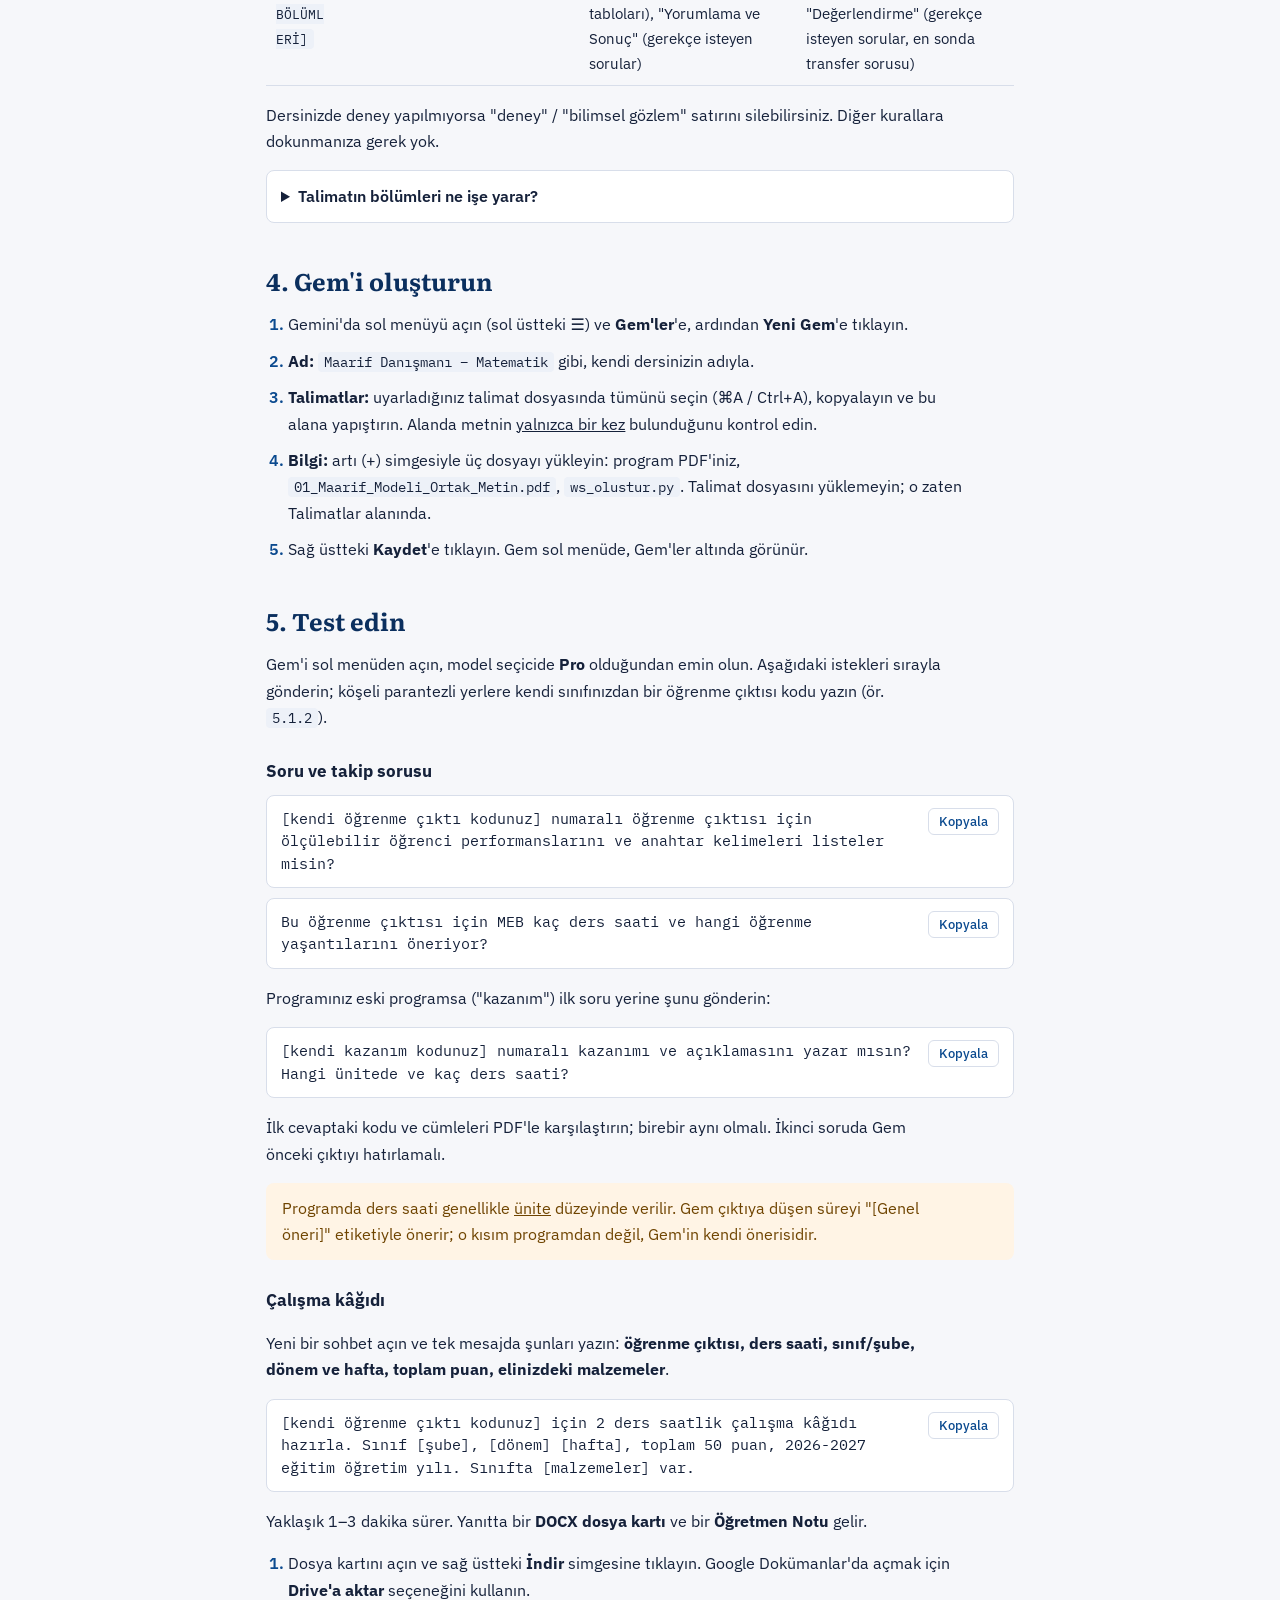
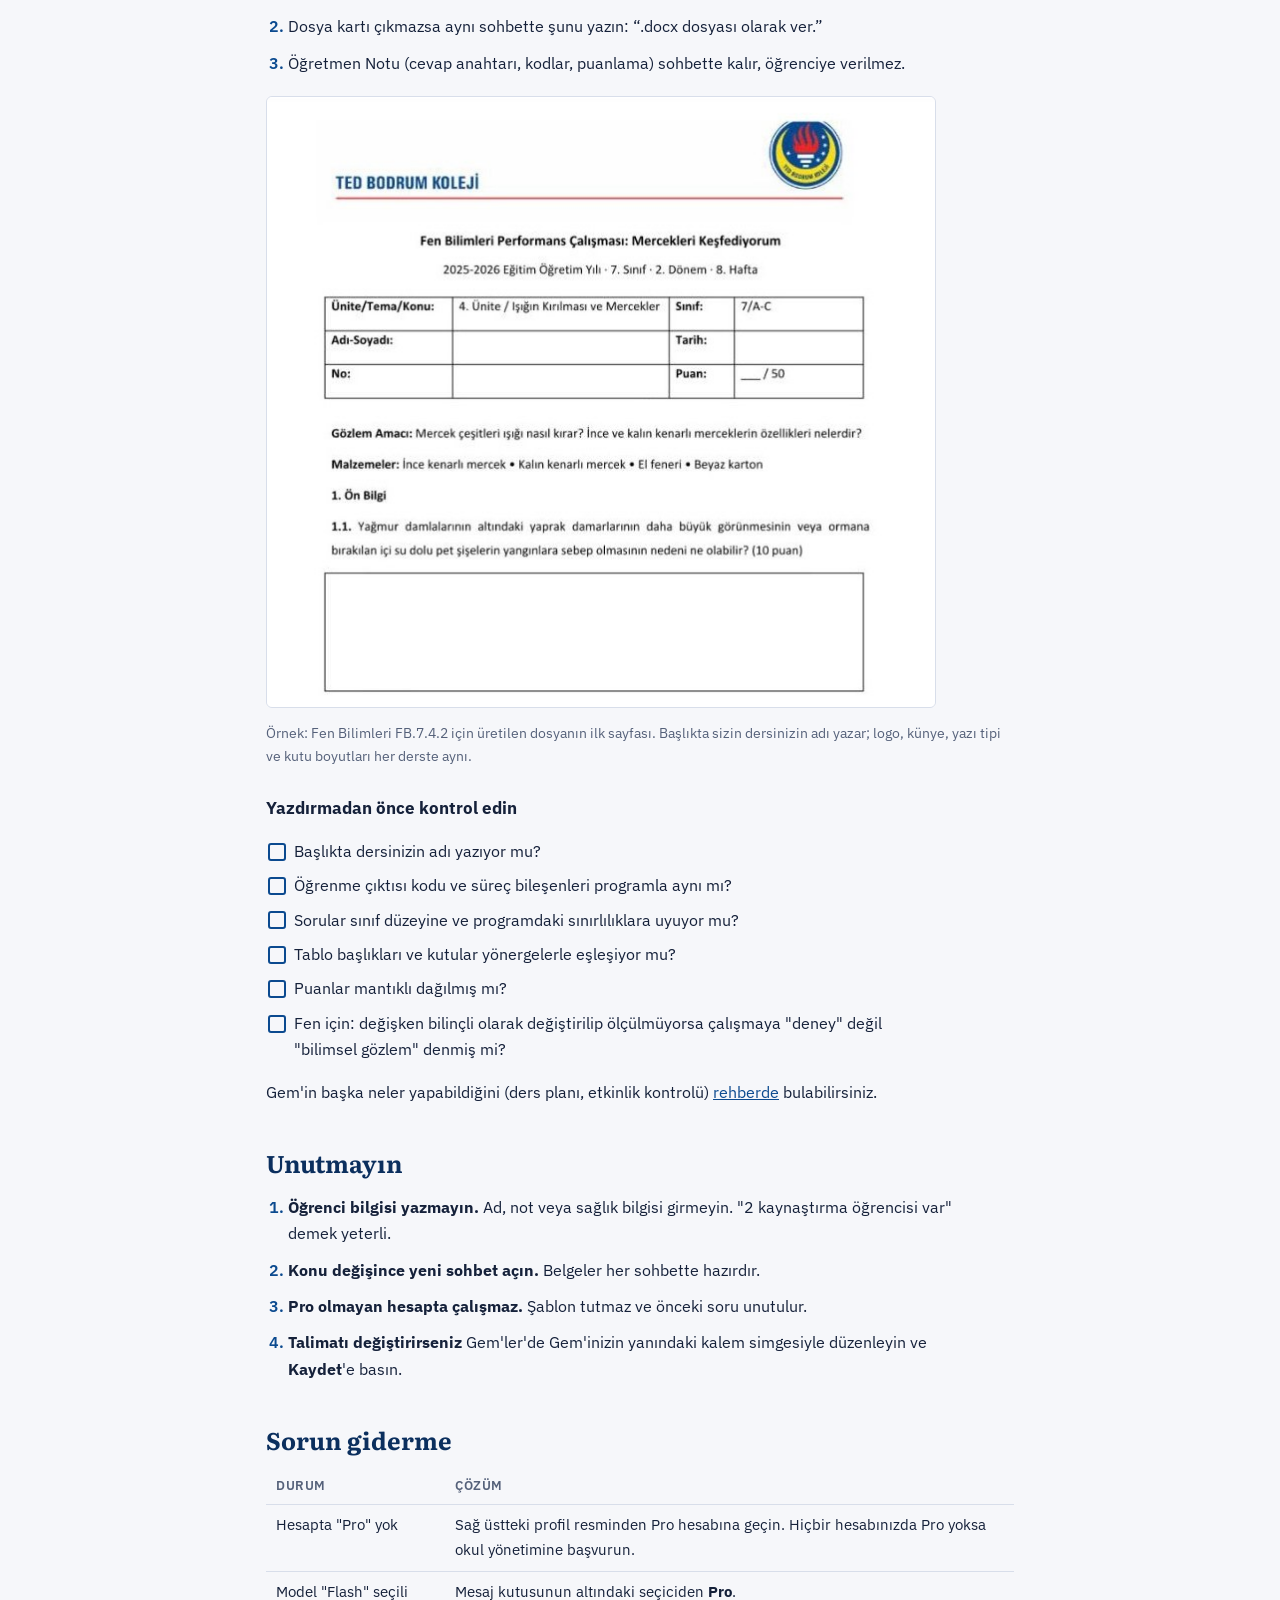
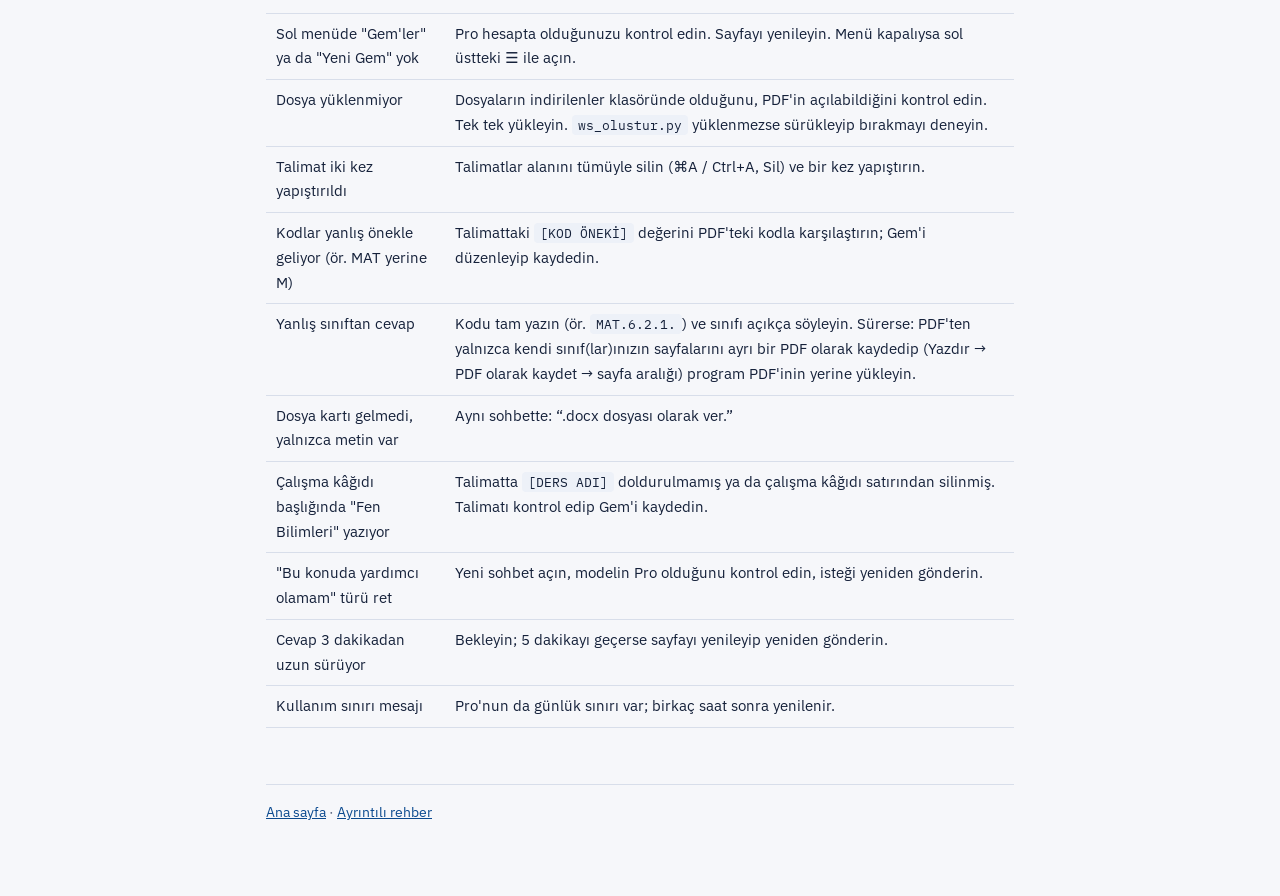
==== commit a55549cf: "İnceleme düzeltmeleri: eğitim yılı, eski program kuralı, sunucu ve rehber metinleri Co-Authored-By: " ====
--- a/ogretmen.html
+++ b/ogretmen.html
@@ -41,7 +41,7 @@
   <div class="note"><p>"Pro" görünmüyorsa devam etmeyin; önce doğru hesaba geçin. Sorun sürerse <a href="#sorun-giderme">sorun giderme</a> bölümüne bakın.</p></div>
 
   <h2 id="adim-2">2. Belgeleri indirin</h2>
-  <p>Gem'e dört dosya vereceksiniz. Hepsini bilgisayarınızda aynı klasöre (ör. <strong>İndirilenler</strong>) indirin.</p>
+  <p>Dört dosya indireceksiniz: üçünü Gem'e yükleyecek, birini (talimat) uyarlayıp yapıştıracaksınız. Hepsini bilgisayarınızda aynı klasöre (ör. <strong>İndirilenler</strong>) indirin.</p>
   <div class="tbl"><table>
     <thead><tr><th>Dosya</th><th>Nereden</th><th>Ne işe yarar</th></tr></thead>
     <tbody>
@@ -66,7 +66,7 @@
   <p>İndirdiğiniz PDF'i açın ve bir öğrenme hedefine bakın:</p>
   <ul class="check">
     <li><strong>"Öğrenme çıktısı"</strong> ve <strong>"süreç bileşenleri"</strong> yazıyorsa: Türkiye Yüzyılı Maarif Modeli programı. Bu sayfa tam olarak buna göre yazıldı.</li>
-    <li><strong>"Kazanım"</strong> yazıyorsa: eski program. Kurulum aynı; talimat bunu tanır ve kazanım kodlarıyla çalışır. Yalnızca test adımında "öğrenme çıktısı" yerine "kazanım" deyin.</li>
+    <li><strong>"Kazanım"</strong> yazıyorsa: eski program. Kurulum aynı; talimat bunu tanır ve kazanım kodlarıyla çalışır. Test adımında "öğrenme çıktısı" yerine "kazanım" deyin; eski programda kodlar dört basamaklı olabilir (ör. <code>9.1.1.1</code>).</li>
   </ul>
 
   <h2 id="adim-3">3. Talimatı uyarlayın</h2>
@@ -116,12 +116,14 @@
   <h3>Soru ve takip sorusu</h3>
   <div class="prompt"><q>[kendi öğrenme çıktı kodunuz] numaralı öğrenme çıktısı için ölçülebilir öğrenci performanslarını ve anahtar kelimeleri listeler misin?</q><button class="copy" type="button">Kopyala</button></div>
   <div class="prompt"><q>Bu öğrenme çıktısı için MEB kaç ders saati ve hangi öğrenme yaşantılarını öneriyor?</q><button class="copy" type="button">Kopyala</button></div>
+  <p>Programınız eski programsa ("kazanım") ilk soru yerine şunu gönderin:</p>
+  <div class="prompt"><q>[kendi kazanım kodunuz] numaralı kazanımı ve açıklamasını yazar mısın? Hangi ünitede ve kaç ders saati?</q><button class="copy" type="button">Kopyala</button></div>
   <p>İlk cevaptaki kodu ve cümleleri PDF'le karşılaştırın; birebir aynı olmalı. İkinci soruda Gem önceki çıktıyı hatırlamalı.</p>
   <div class="note"><p>Programda ders saati genellikle <u>ünite</u> düzeyinde verilir. Gem çıktıya düşen süreyi "[Genel öneri]" etiketiyle önerir; o kısım programdan değil, Gem'in kendi önerisidir.</p></div>
 
   <h3>Çalışma kâğıdı</h3>
   <p>Yeni bir sohbet açın ve tek mesajda şunları yazın: <strong>öğrenme çıktısı, ders saati, sınıf/şube, dönem ve hafta, toplam puan, elinizdeki malzemeler</strong>.</p>
-  <div class="prompt"><q>[kendi öğrenme çıktı kodunuz] için 2 ders saatlik çalışma kâğıdı hazırla. Sınıf [şube], [dönem] [hafta], toplam 50 puan, 2025-2026 eğitim öğretim yılı. Sınıfta [malzemeler] var.</q><button class="copy" type="button">Kopyala</button></div>
+  <div class="prompt"><q>[kendi öğrenme çıktı kodunuz] için 2 ders saatlik çalışma kâğıdı hazırla. Sınıf [şube], [dönem] [hafta], toplam 50 puan, 2026-2027 eğitim öğretim yılı. Sınıfta [malzemeler] var.</q><button class="copy" type="button">Kopyala</button></div>
   <p>Yaklaşık 1–3 dakika sürer. Yanıtta bir <strong>DOCX dosya kartı</strong> ve bir <strong>Öğretmen Notu</strong> gelir.</p>
   <ol class="steps">
     <li>Dosya kartını açın ve sağ üstteki <strong>İndir</strong> simgesine tıklayın. Google Dokümanlar'da açmak için <strong>Drive'a aktar</strong> seçeneğini kullanın.</li>
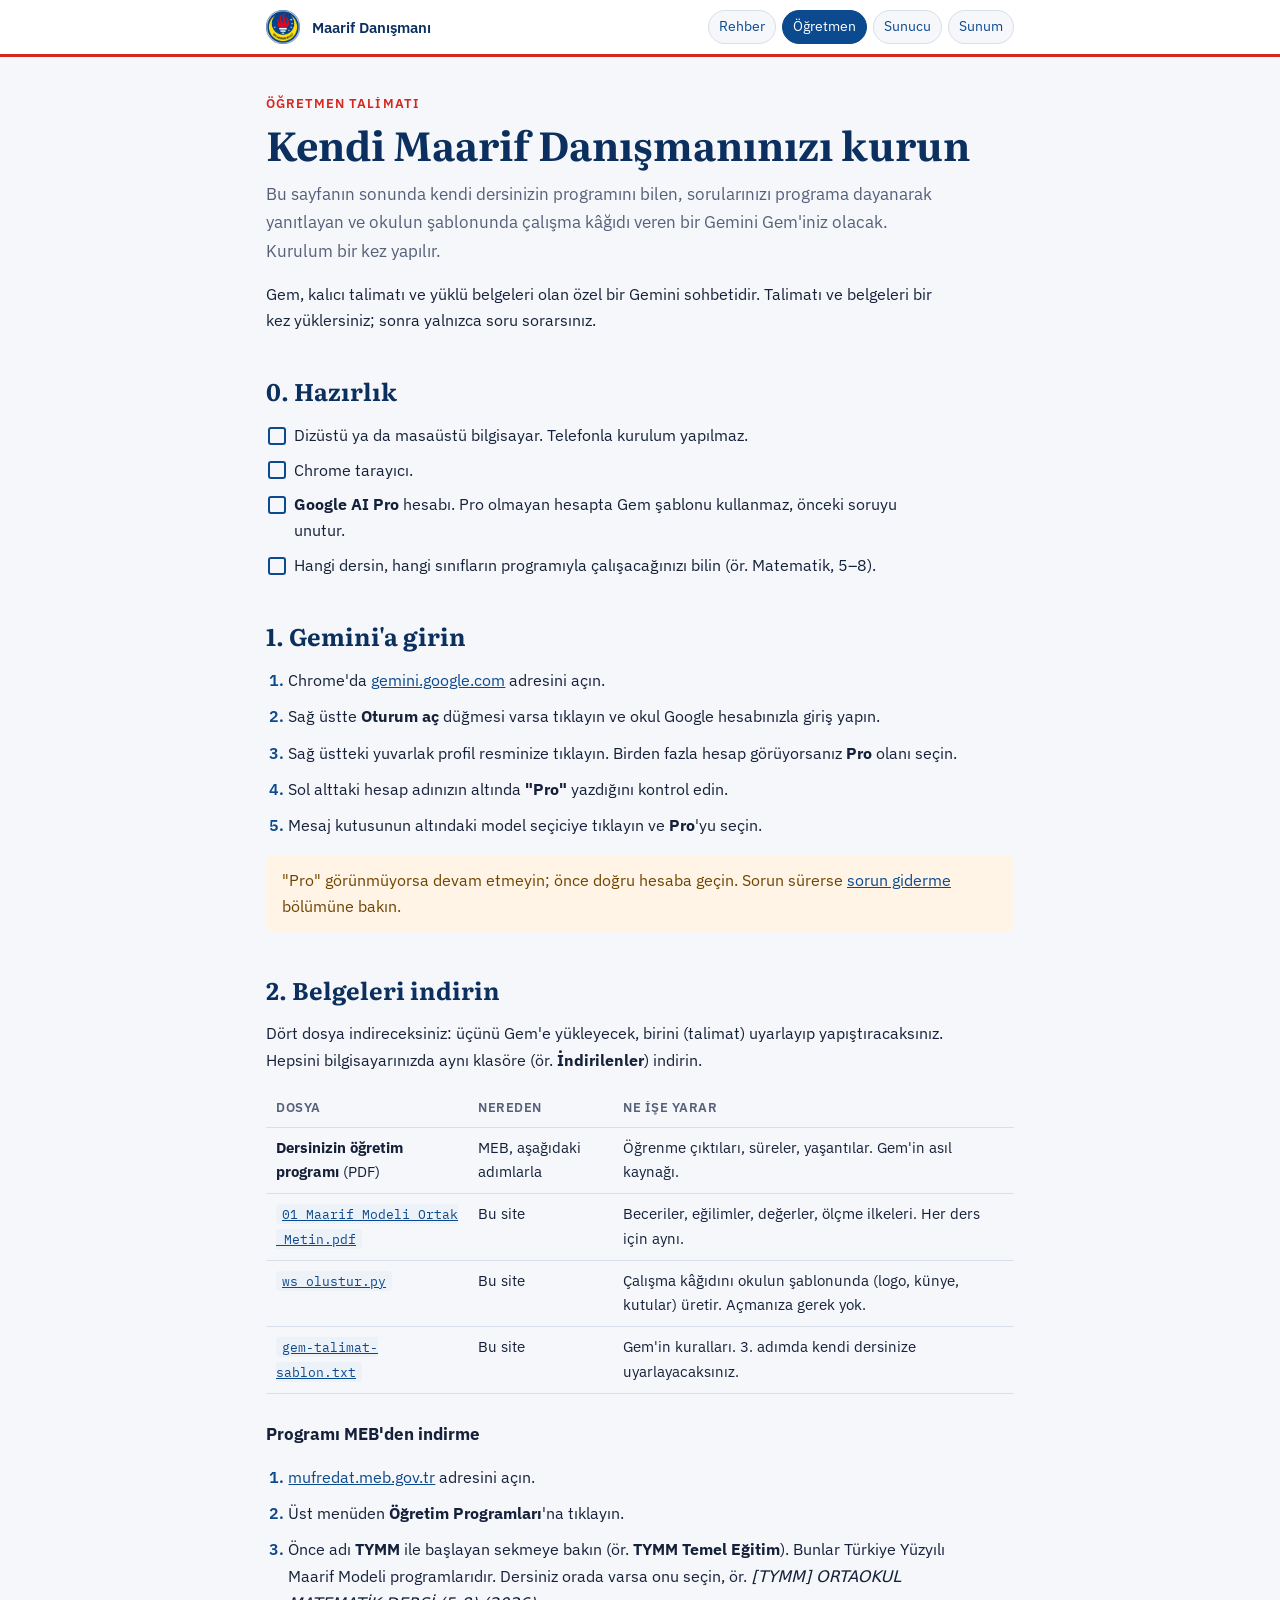
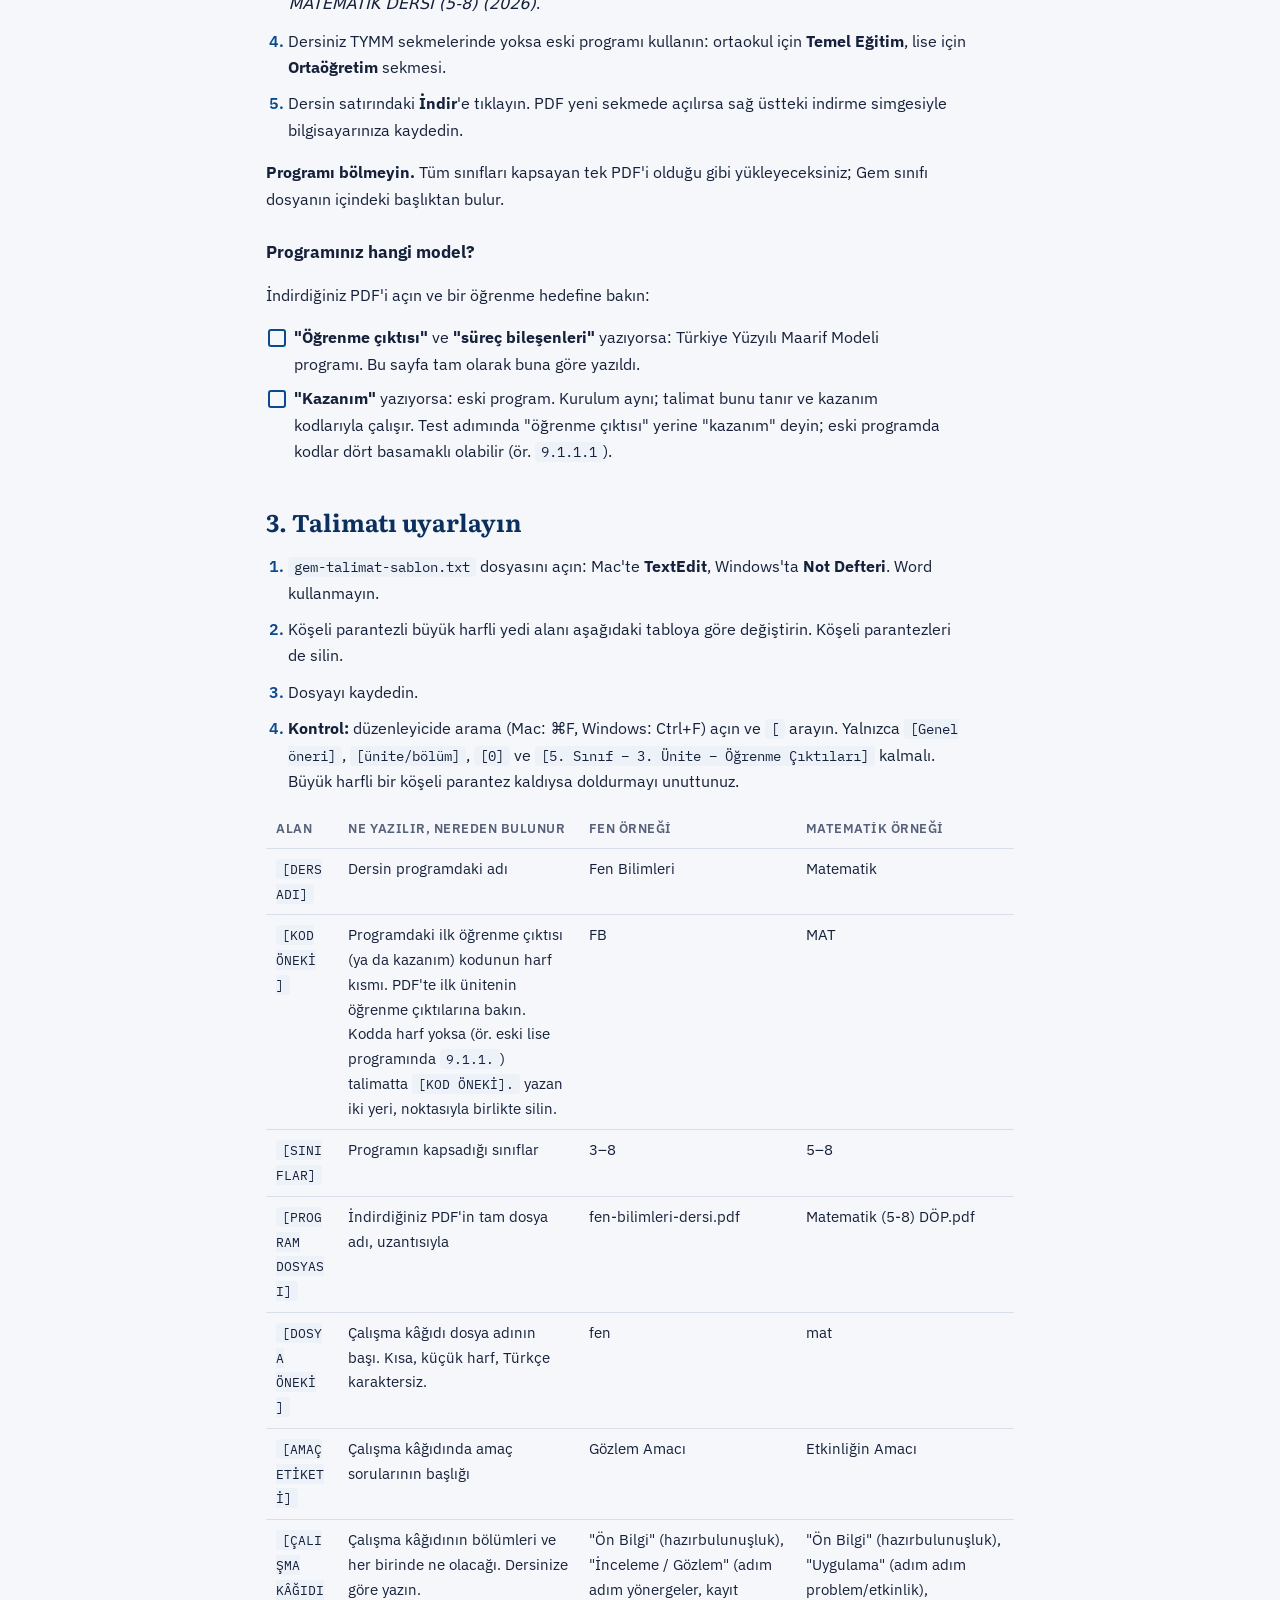
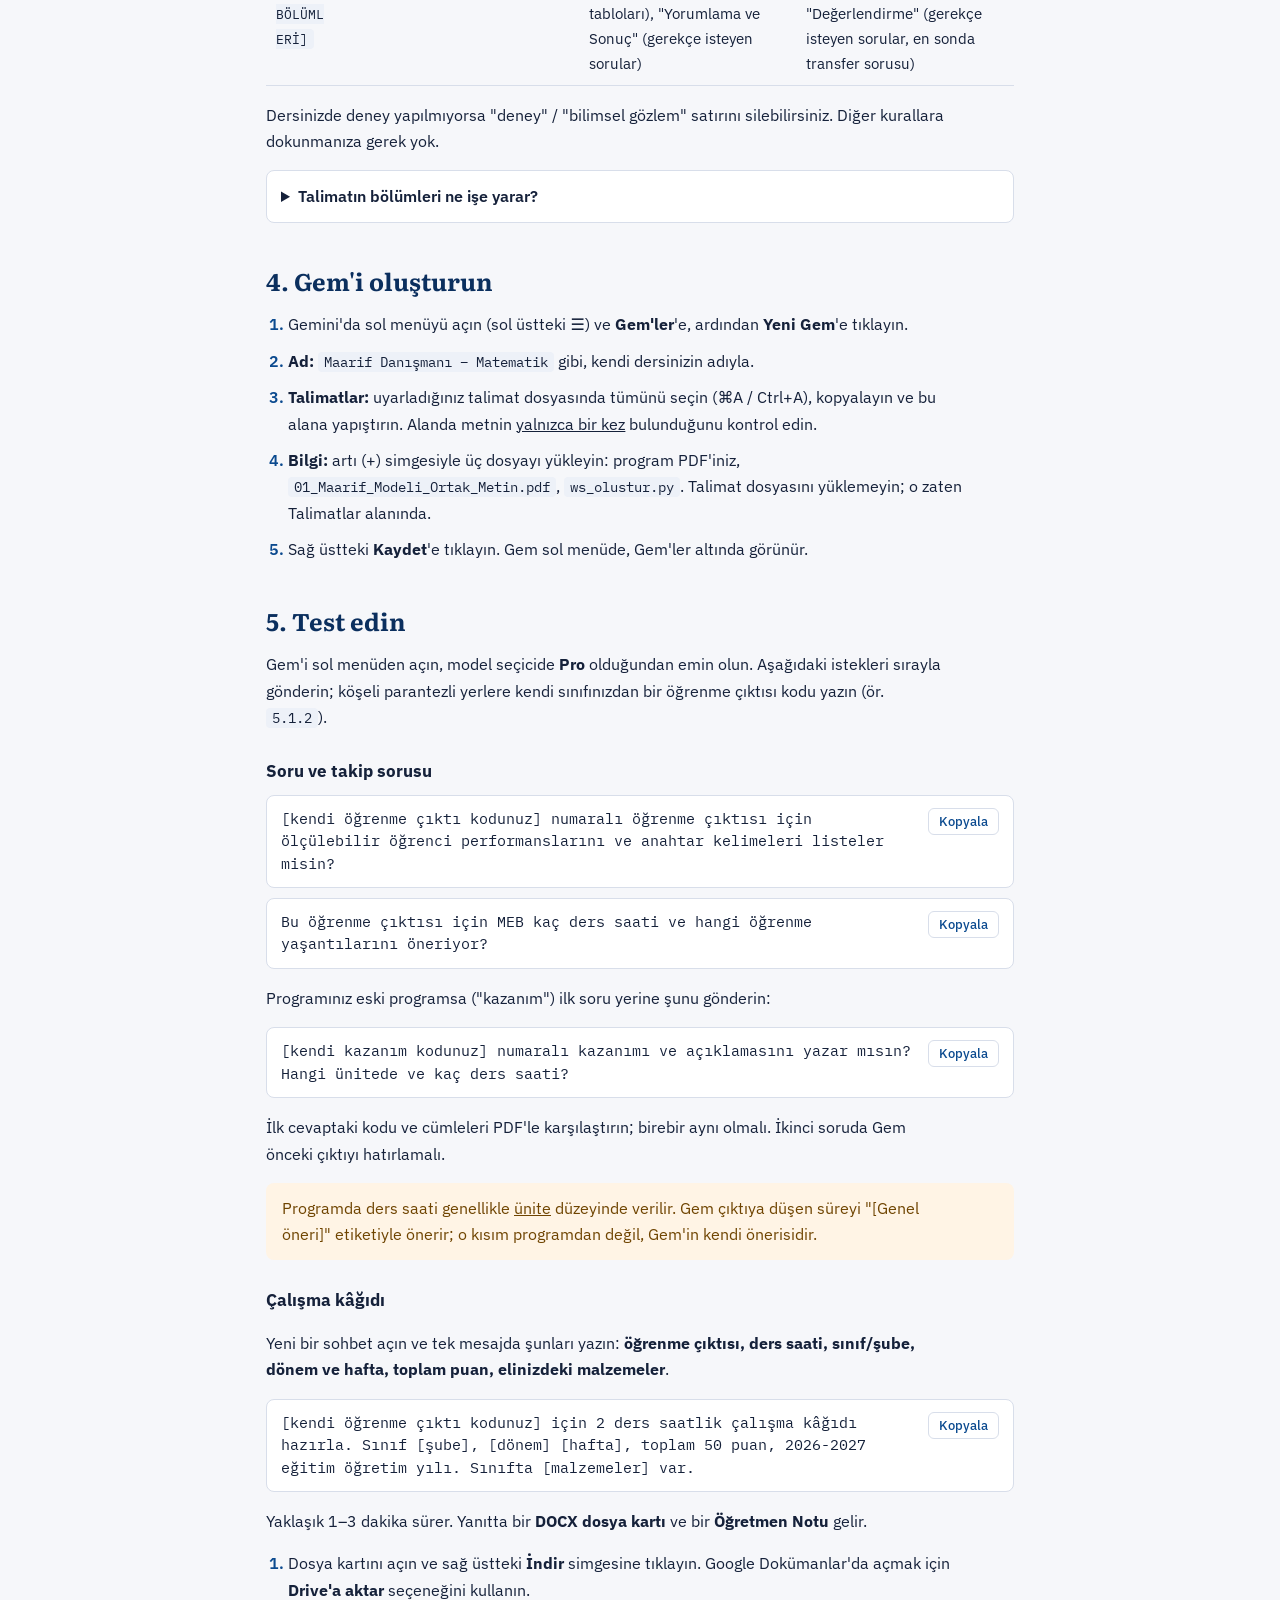
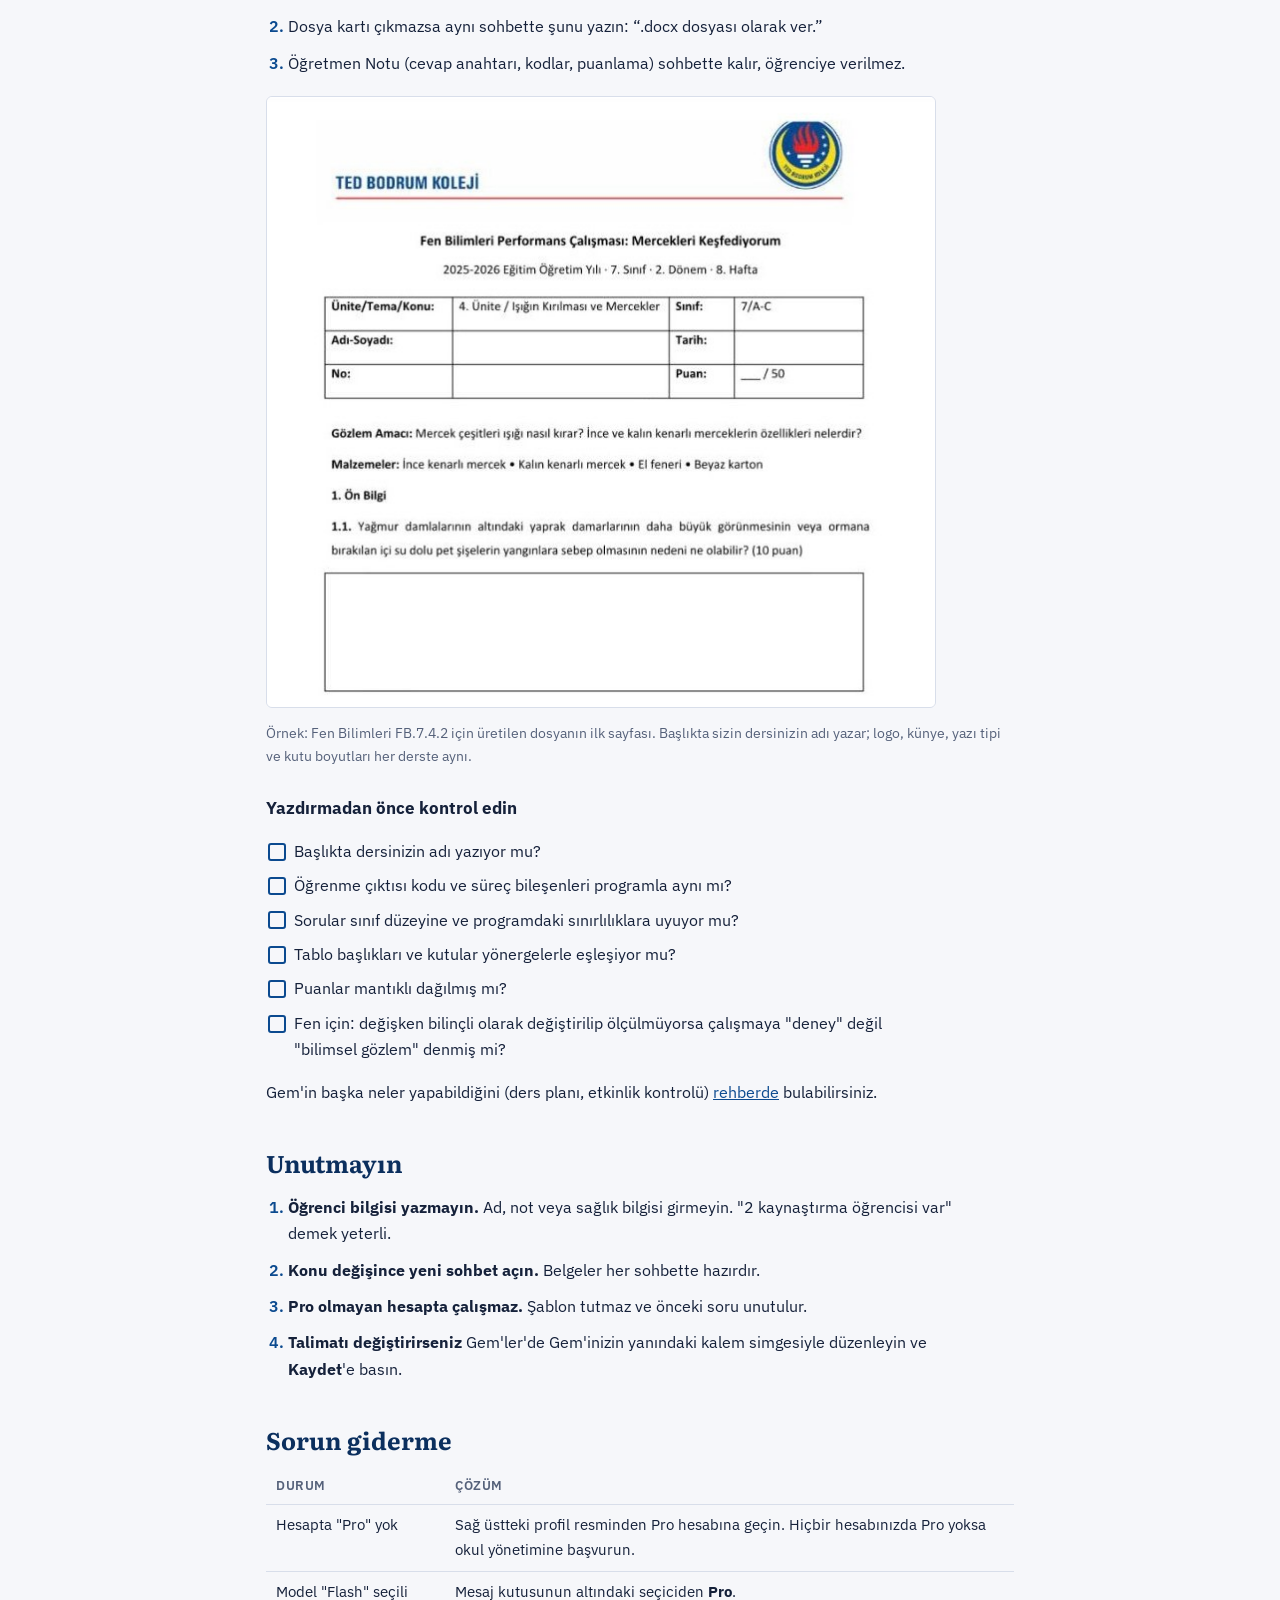
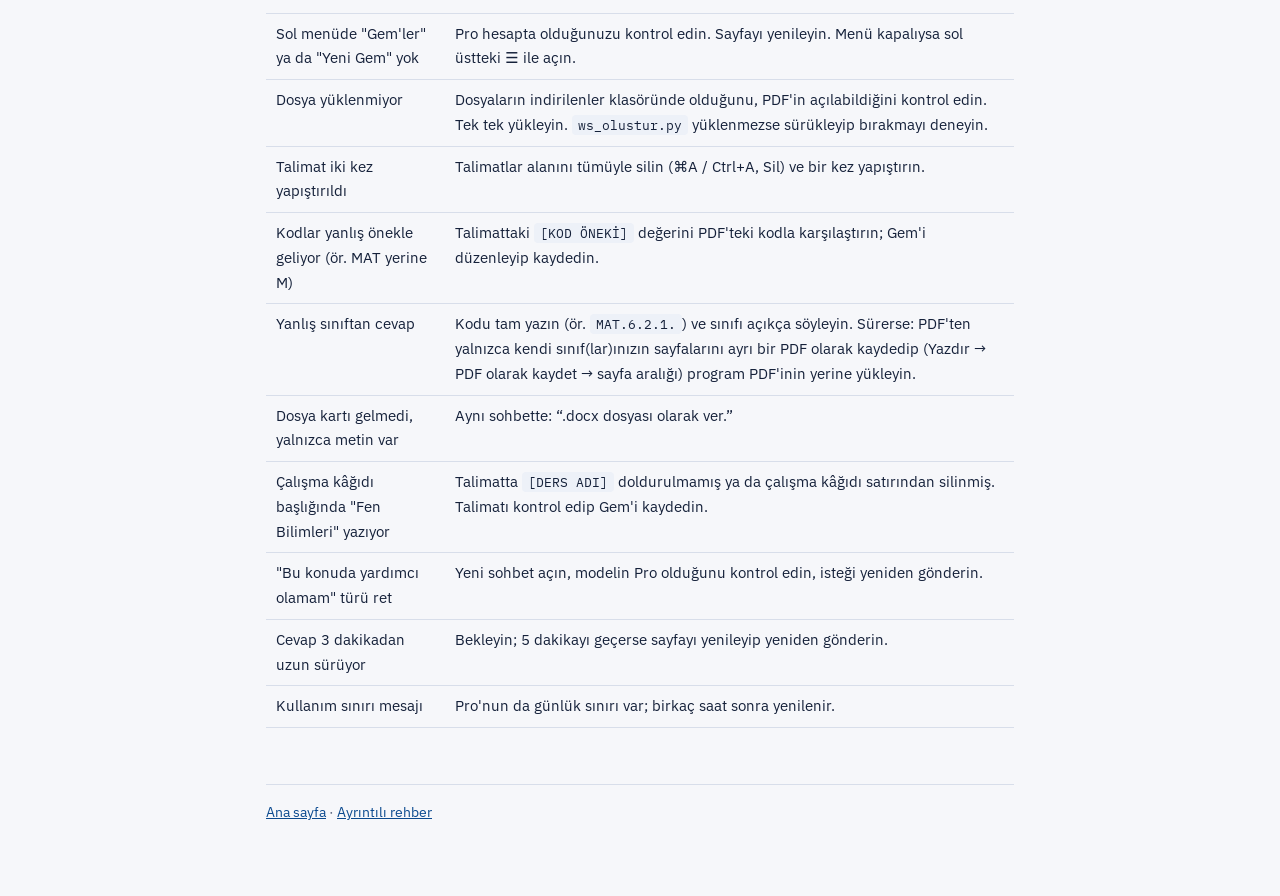
==== commit 2b11cea8: "Öğretmene dönük sayfalardan program sürelerini kaldır Co-Authored-By: Claude Opus 5.5 <noreply@anthr" ====
--- a/ogretmen.html
+++ b/ogretmen.html
@@ -19,7 +19,7 @@
 <main class="wrap">
   <p class="eyebrow">Öğretmen talimatı</p>
   <h1>Kendi Maarif Danışmanınızı kurun</h1>
-  <p class="lead">Bu sayfanın sonunda kendi dersinizin programını bilen, sorularınızı programa dayanarak yanıtlayan ve okulun şablonunda çalışma kâğıdı veren bir Gemini Gem'iniz olacak. Kurulum yaklaşık bir saat sürer; bir kez yapılır.</p>
+  <p class="lead">Bu sayfanın sonunda kendi dersinizin programını bilen, sorularınızı programa dayanarak yanıtlayan ve okulun şablonunda çalışma kâğıdı veren bir Gemini Gem'iniz olacak. Kurulum bir kez yapılır.</p>
   <p>Gem, kalıcı talimatı ve yüklü belgeleri olan özel bir Gemini sohbetidir. Talimatı ve belgeleri bir kez yüklersiniz; sonra yalnızca soru sorarsınız.</p>
 
   <h2 id="hazirlik">0. Hazırlık</h2>
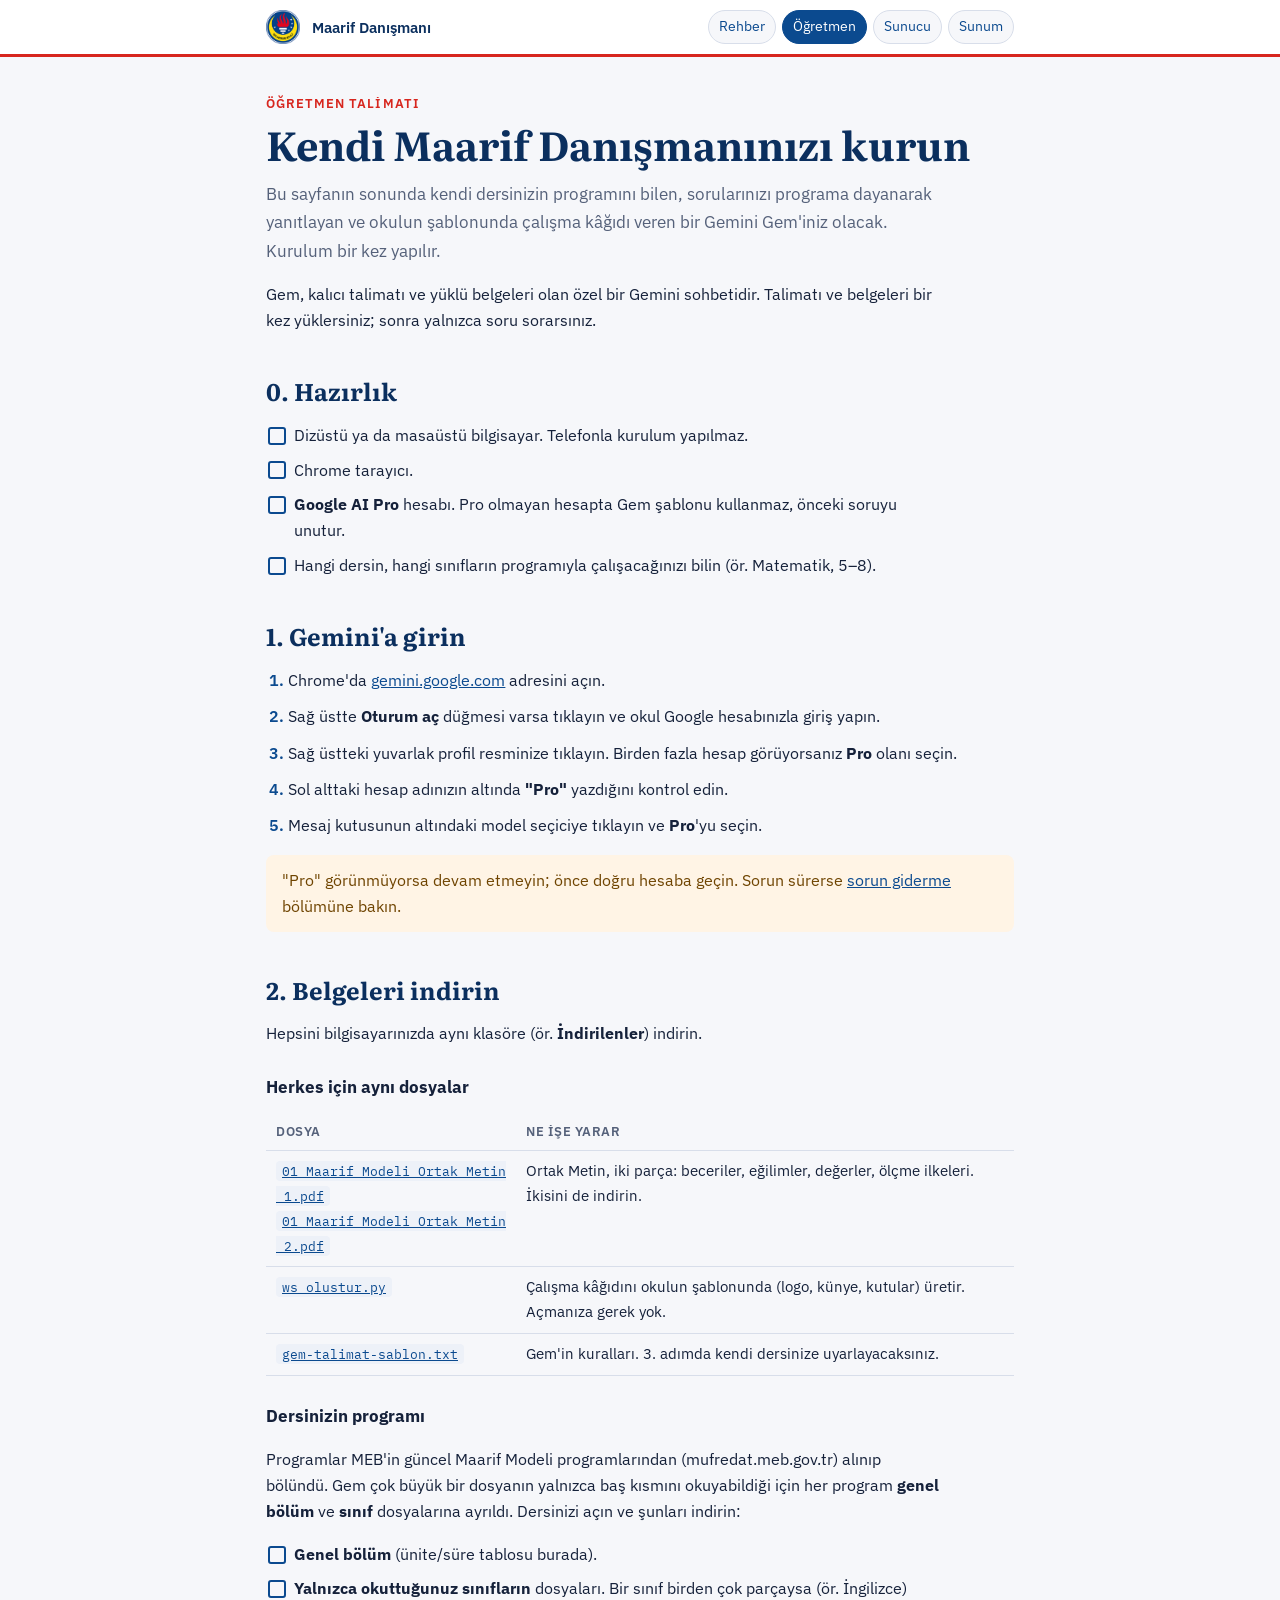
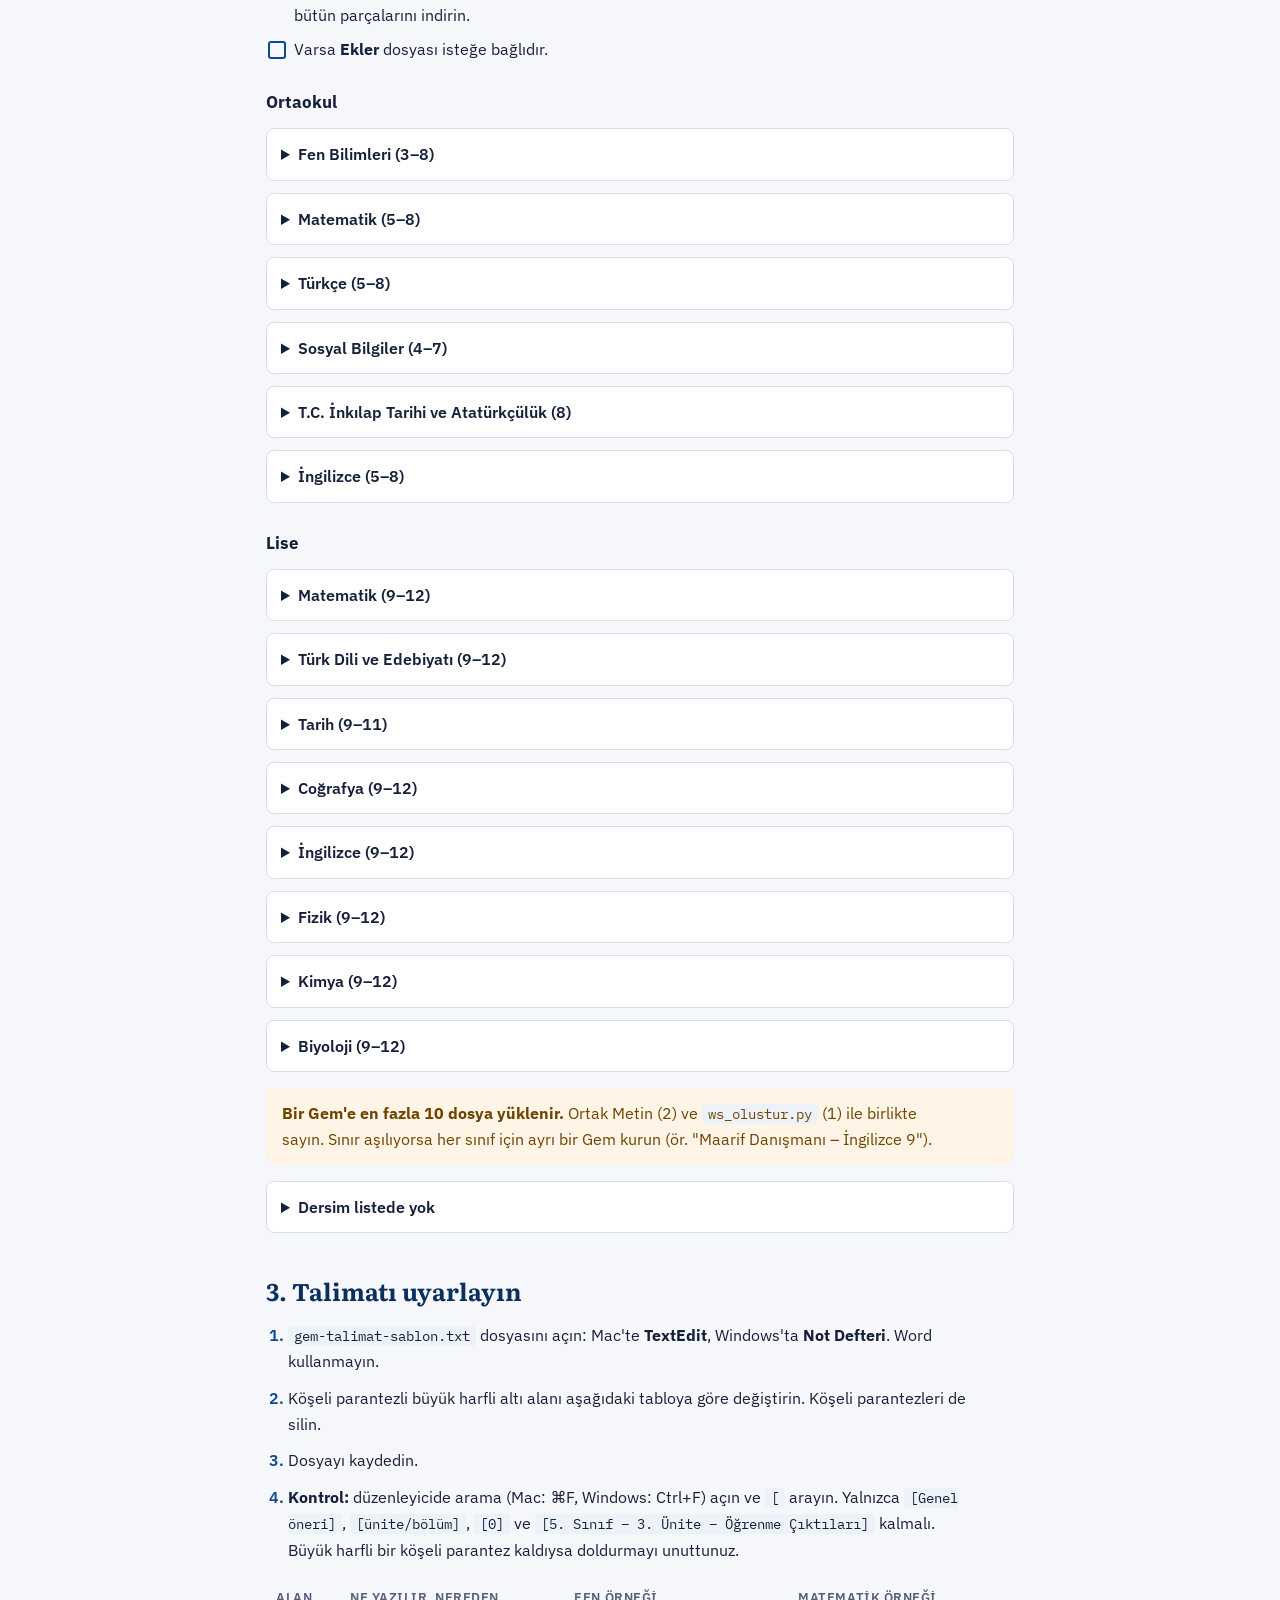
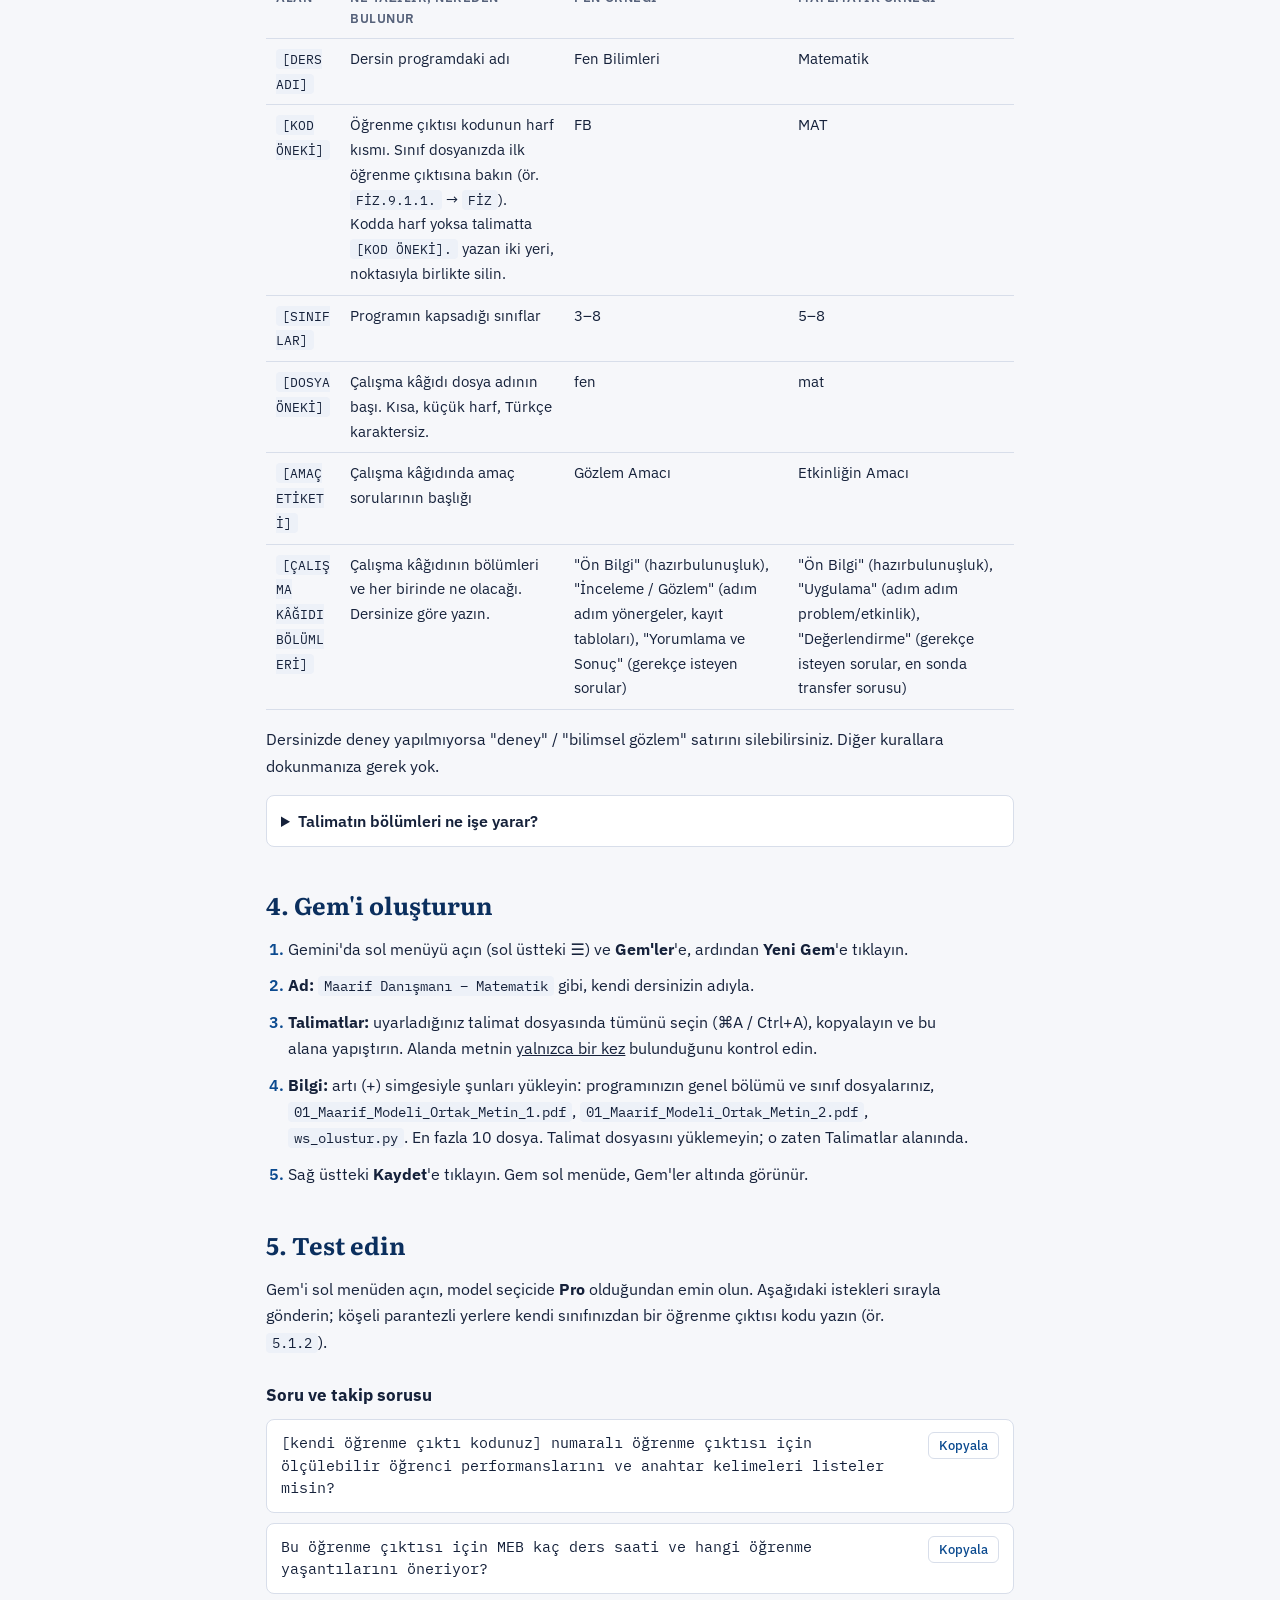
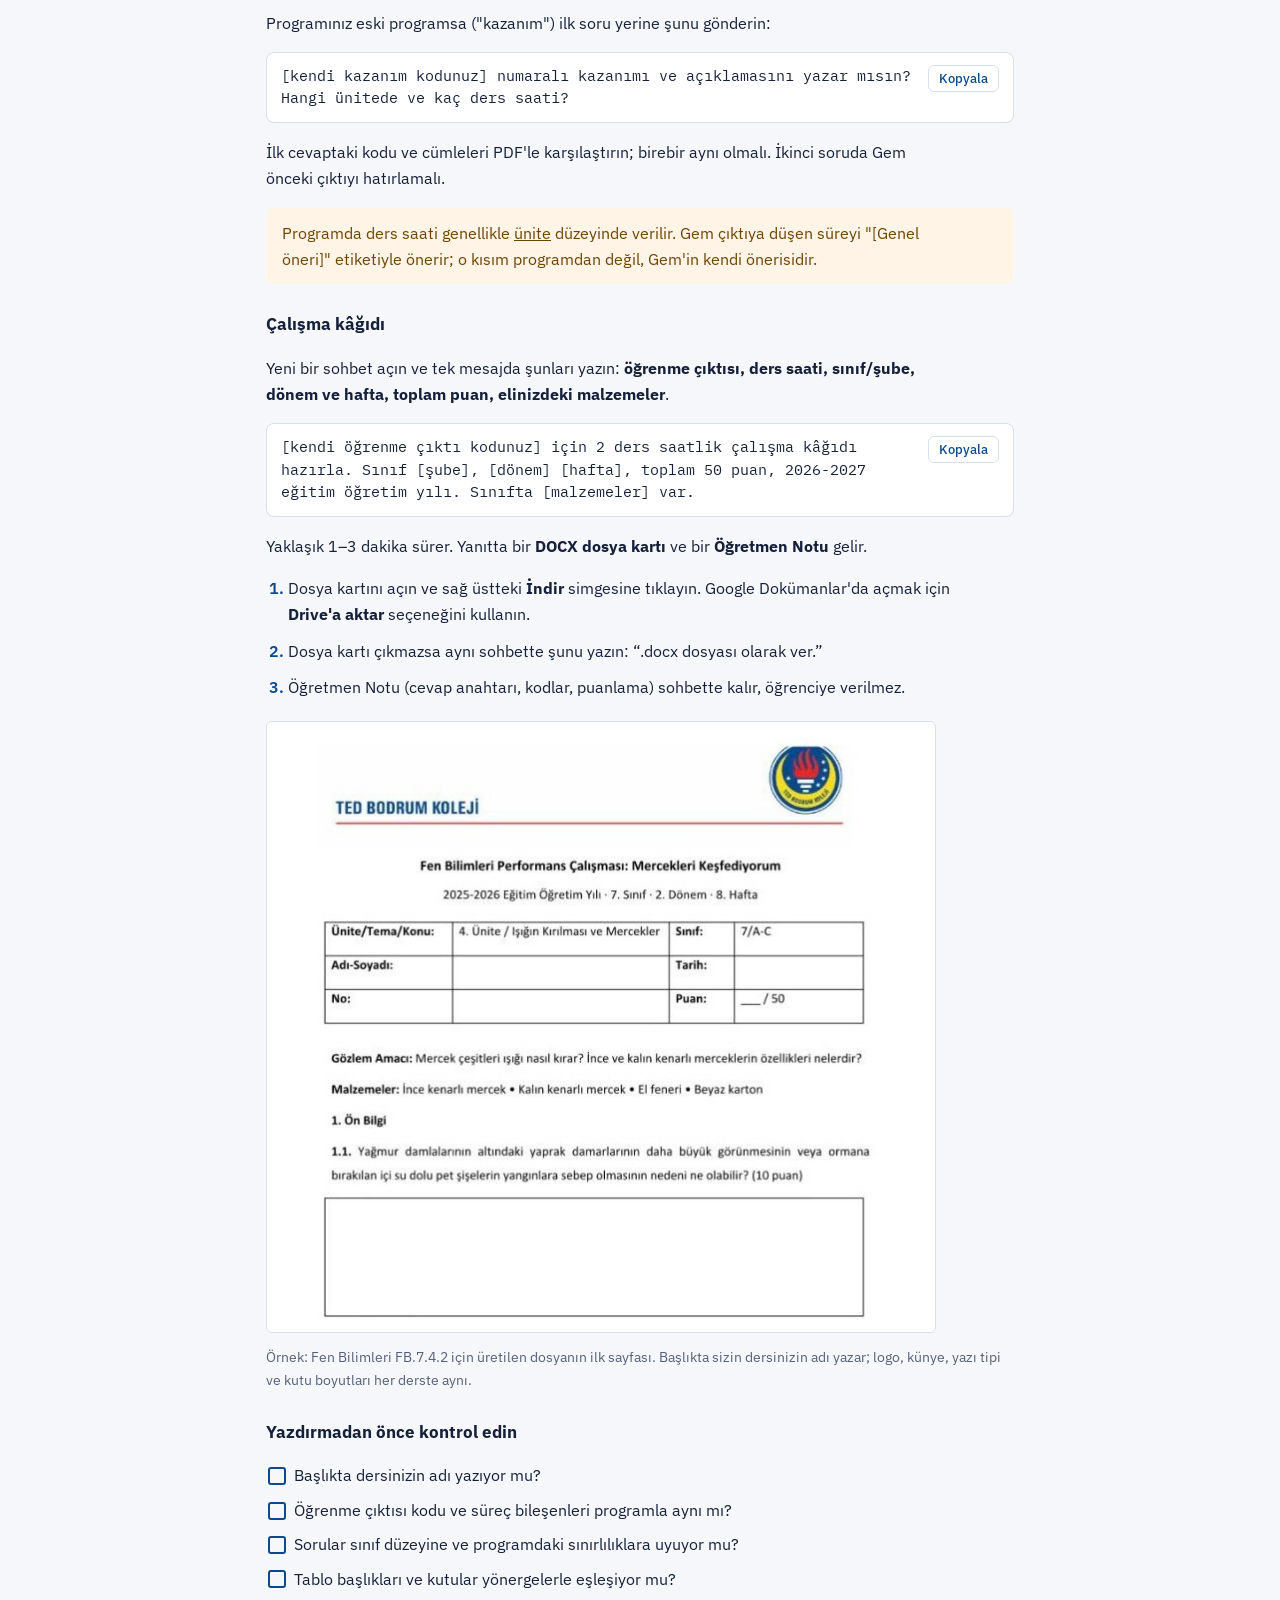
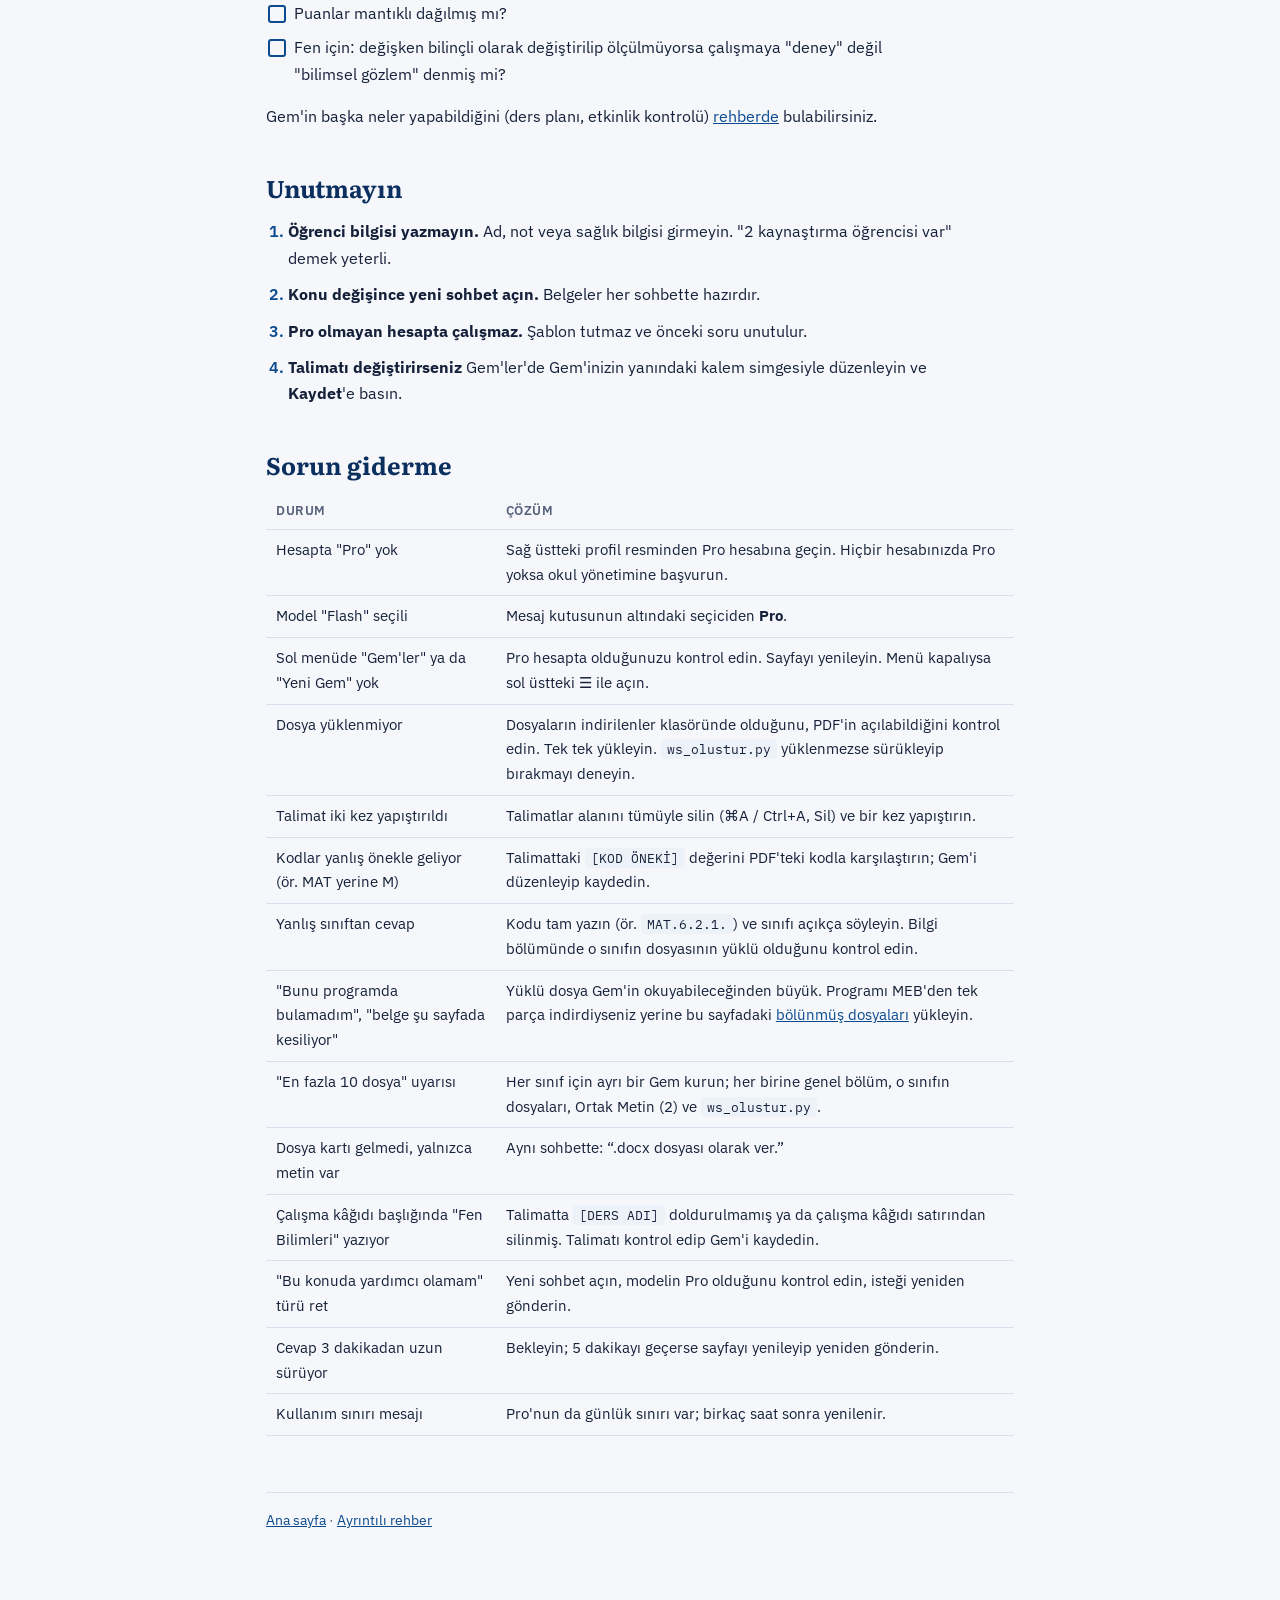
==== commit df366aad: "Programları genel bölüm ve sınıf dosyalarına böl Gem büyük PDF'in yalnızca baş kısmını okuyor (Matem" ====
--- a/ogretmen.html
+++ b/ogretmen.html
@@ -8,6 +8,12 @@
 <link rel="preconnect" href="https://fonts.googleapis.com">
 <link rel="stylesheet" href="https://fonts.googleapis.com/css2?family=IBM+Plex+Mono:wght@400;500&family=IBM+Plex+Sans:ital,wght@0,400;0,500;0,600;1,400&family=Literata:opsz,wght@7..72,600;7..72,700&display=swap">
 <link rel="stylesheet" href="assets/site.css">
+<style>
+.files { display: grid; gap: 8px; padding: 0 14px 14px; list-style: none; margin: 0; }
+.files a { display: flex; justify-content: space-between; gap: 12px; background: var(--surface); border: 1px solid var(--line); border-radius: 8px; padding: 10px 14px; text-decoration: none; }
+.files a span:last-child { color: var(--muted); font-size: 14px; white-space: nowrap; }
+.files a span:first-child { overflow-wrap: anywhere; min-width: 0; }
+</style>
 </head>
 <body>
 <header class="topbar"><div class="in">
@@ -41,38 +47,202 @@
   <div class="note"><p>"Pro" görünmüyorsa devam etmeyin; önce doğru hesaba geçin. Sorun sürerse <a href="#sorun-giderme">sorun giderme</a> bölümüne bakın.</p></div>
 
   <h2 id="adim-2">2. Belgeleri indirin</h2>
-  <p>Dört dosya indireceksiniz: üçünü Gem'e yükleyecek, birini (talimat) uyarlayıp yapıştıracaksınız. Hepsini bilgisayarınızda aynı klasöre (ör. <strong>İndirilenler</strong>) indirin.</p>
+  <p>Hepsini bilgisayarınızda aynı klasöre (ör. <strong>İndirilenler</strong>) indirin.</p>
+  <h3>Herkes için aynı dosyalar</h3>
   <div class="tbl"><table>
-    <thead><tr><th>Dosya</th><th>Nereden</th><th>Ne işe yarar</th></tr></thead>
+    <thead><tr><th>Dosya</th><th>Ne işe yarar</th></tr></thead>
     <tbody>
-      <tr><td><strong>Dersinizin öğretim programı</strong> (PDF)</td><td>MEB, aşağıdaki adımlarla</td><td>Öğrenme çıktıları, süreler, yaşantılar. Gem'in asıl kaynağı.</td></tr>
-      <tr><td><a class="file" href="dosyalar/01_Maarif_Modeli_Ortak_Metin.pdf" download>01_Maarif_Modeli_Ortak_Metin.pdf</a></td><td>Bu site</td><td>Beceriler, eğilimler, değerler, ölçme ilkeleri. Her ders için aynı.</td></tr>
-      <tr><td><a class="file" href="dosyalar/ws_olustur.py" download>ws_olustur.py</a></td><td>Bu site</td><td>Çalışma kâğıdını okulun şablonunda (logo, künye, kutular) üretir. Açmanıza gerek yok.</td></tr>
-      <tr><td><a class="file" href="dosyalar/gem-talimat-sablon.txt" download>gem-talimat-sablon.txt</a></td><td>Bu site</td><td>Gem'in kuralları. 3. adımda kendi dersinize uyarlayacaksınız.</td></tr>
+      <tr><td><a class="file" href="dosyalar/01_Maarif_Modeli_Ortak_Metin_1.pdf" download>01_Maarif_Modeli_Ortak_Metin_1.pdf</a><br><a class="file" href="dosyalar/01_Maarif_Modeli_Ortak_Metin_2.pdf" download>01_Maarif_Modeli_Ortak_Metin_2.pdf</a></td><td>Ortak Metin, iki parça: beceriler, eğilimler, değerler, ölçme ilkeleri. İkisini de indirin.</td></tr>
+      <tr><td><a class="file" href="dosyalar/ws_olustur.py" download>ws_olustur.py</a></td><td>Çalışma kâğıdını okulun şablonunda (logo, künye, kutular) üretir. Açmanıza gerek yok.</td></tr>
+      <tr><td><a class="file" href="dosyalar/gem-talimat-sablon.txt" download>gem-talimat-sablon.txt</a></td><td>Gem'in kuralları. 3. adımda kendi dersinize uyarlayacaksınız.</td></tr>
     </tbody>
   </table></div>
 
-  <h3>Programı MEB'den indirme</h3>
-  <ol class="steps" id="meb-yolu">
-    <li><a href="https://mufredat.meb.gov.tr" target="_blank" rel="noopener">mufredat.meb.gov.tr</a> adresini açın.</li>
-    <li>Üst menüden <strong>Öğretim Programları</strong>'na tıklayın.</li>
-    <li>Önce adı <strong>TYMM</strong> ile başlayan sekmeye bakın (ör. <strong>TYMM Temel Eğitim</strong>). Bunlar Türkiye Yüzyılı Maarif Modeli programlarıdır. Dersiniz orada varsa onu seçin, ör. <em>[TYMM] ORTAOKUL MATEMATİK DERSİ (5-8) (2026)</em>.</li>
-    <li>Dersiniz TYMM sekmelerinde yoksa eski programı kullanın: ortaokul için <strong>Temel Eğitim</strong>, lise için <strong>Ortaöğretim</strong> sekmesi.</li>
-    <li>Dersin satırındaki <strong>İndir</strong>'e tıklayın. PDF yeni sekmede açılırsa sağ üstteki indirme simgesiyle bilgisayarınıza kaydedin.</li>
-  </ol>
-  <p><strong>Programı bölmeyin.</strong> Tüm sınıfları kapsayan tek PDF'i olduğu gibi yükleyeceksiniz; Gem sınıfı dosyanın içindeki başlıktan bulur.</p>
-
-  <h3>Programınız hangi model?</h3>
-  <p>İndirdiğiniz PDF'i açın ve bir öğrenme hedefine bakın:</p>
+  <h3 id="programlar">Dersinizin programı</h3>
+  <p>Programlar MEB'in güncel Maarif Modeli programlarından (mufredat.meb.gov.tr) alınıp bölündü. Gem çok büyük bir dosyanın yalnızca baş kısmını okuyabildiği için her program <strong>genel bölüm</strong> ve <strong>sınıf</strong> dosyalarına ayrıldı. Dersinizi açın ve şunları indirin:</p>
   <ul class="check">
-    <li><strong>"Öğrenme çıktısı"</strong> ve <strong>"süreç bileşenleri"</strong> yazıyorsa: Türkiye Yüzyılı Maarif Modeli programı. Bu sayfa tam olarak buna göre yazıldı.</li>
-    <li><strong>"Kazanım"</strong> yazıyorsa: eski program. Kurulum aynı; talimat bunu tanır ve kazanım kodlarıyla çalışır. Test adımında "öğrenme çıktısı" yerine "kazanım" deyin; eski programda kodlar dört basamaklı olabilir (ör. <code>9.1.1.1</code>).</li>
+    <li><strong>Genel bölüm</strong> (ünite/süre tablosu burada).</li>
+    <li><strong>Yalnızca okuttuğunuz sınıfların</strong> dosyaları. Bir sınıf birden çok parçaysa (ör. İngilizce) bütün parçalarını indirin.</li>
+    <li>Varsa <strong>Ekler</strong> dosyası isteğe bağlıdır.</li>
   </ul>
+  <h3>Ortaokul</h3>
+  <details>
+    <summary>Fen Bilimleri (3–8)</summary>
+    <ul class="files">
+      <li><a href="dosyalar/00_Fen_Programi_Genel_Bolum_ve_Sure_Tablosu.pdf" download><span>Genel bölüm (her öğretmen indirir)</span><span>2,0 MB</span></a></li>
+      <li><a href="dosyalar/03_Fen_Programi_3_Sinif.pdf" download><span>3. sınıf</span><span>0,5 MB</span></a></li>
+      <li><a href="dosyalar/04_Fen_Programi_4_Sinif.pdf" download><span>4. sınıf</span><span>0,5 MB</span></a></li>
+      <li><a href="dosyalar/05_Fen_Programi_5_Sinif.pdf" download><span>5. sınıf</span><span>0,5 MB</span></a></li>
+      <li><a href="dosyalar/06_Fen_Programi_6_Sinif.pdf" download><span>6. sınıf</span><span>0,6 MB</span></a></li>
+      <li><a href="dosyalar/07_Fen_Programi_7_Sinif.pdf" download><span>7. sınıf</span><span>0,5 MB</span></a></li>
+      <li><a href="dosyalar/08_Fen_Programi_8_Sinif.pdf" download><span>8. sınıf</span><span>0,6 MB</span></a></li>
+    </ul>
+  </details>
+  <details>
+    <summary>Matematik (5–8)</summary>
+    <ul class="files">
+      <li><a href="dosyalar/programlar/ortaokul-matematik/ortaokul-matematik_00_genel.pdf" download><span>Genel bölüm (her öğretmen indirir)</span><span>1,7 MB</span></a></li>
+      <li><a href="dosyalar/programlar/ortaokul-matematik/ortaokul-matematik_05_sinif.pdf" download><span>5. sınıf</span><span>0,5 MB</span></a></li>
+      <li><a href="dosyalar/programlar/ortaokul-matematik/ortaokul-matematik_06_sinif.pdf" download><span>6. sınıf</span><span>0,5 MB</span></a></li>
+      <li><a href="dosyalar/programlar/ortaokul-matematik/ortaokul-matematik_07_sinif.pdf" download><span>7. sınıf</span><span>0,5 MB</span></a></li>
+      <li><a href="dosyalar/programlar/ortaokul-matematik/ortaokul-matematik_08_sinif.pdf" download><span>8. sınıf</span><span>1,3 MB</span></a></li>
+    </ul>
+  </details>
+  <details>
+    <summary>Türkçe (5–8)</summary>
+    <ul class="files">
+      <li><a href="dosyalar/programlar/ortaokul-turkce/ortaokul-turkce_00_genel.pdf" download><span>Genel bölüm (her öğretmen indirir)</span><span>1,9 MB</span></a></li>
+      <li><a href="dosyalar/programlar/ortaokul-turkce/ortaokul-turkce_05_sinif.pdf" download><span>5. sınıf</span><span>0,2 MB</span></a></li>
+      <li><a href="dosyalar/programlar/ortaokul-turkce/ortaokul-turkce_06_sinif.pdf" download><span>6. sınıf</span><span>0,2 MB</span></a></li>
+      <li><a href="dosyalar/programlar/ortaokul-turkce/ortaokul-turkce_07_sinif.pdf" download><span>7. sınıf</span><span>0,2 MB</span></a></li>
+      <li><a href="dosyalar/programlar/ortaokul-turkce/ortaokul-turkce_08_sinif.pdf" download><span>8. sınıf</span><span>0,2 MB</span></a></li>
+      <li><a href="dosyalar/programlar/ortaokul-turkce/ortaokul-turkce_99_ekler.pdf" download><span>Ekler</span><span>6,0 MB</span></a></li>
+    </ul>
+  </details>
+  <details>
+    <summary>Sosyal Bilgiler (4–7)</summary>
+    <ul class="files">
+      <li><a href="dosyalar/programlar/ortaokul-sosyal-bilgiler/ortaokul-sosyal-bilgiler_00_genel.pdf" download><span>Genel bölüm (her öğretmen indirir)</span><span>1,5 MB</span></a></li>
+      <li><a href="dosyalar/programlar/ortaokul-sosyal-bilgiler/ortaokul-sosyal-bilgiler_04_sinif.pdf" download><span>4. sınıf</span><span>0,5 MB</span></a></li>
+      <li><a href="dosyalar/programlar/ortaokul-sosyal-bilgiler/ortaokul-sosyal-bilgiler_05_sinif.pdf" download><span>5. sınıf</span><span>0,5 MB</span></a></li>
+      <li><a href="dosyalar/programlar/ortaokul-sosyal-bilgiler/ortaokul-sosyal-bilgiler_06_sinif.pdf" download><span>6. sınıf</span><span>0,5 MB</span></a></li>
+      <li><a href="dosyalar/programlar/ortaokul-sosyal-bilgiler/ortaokul-sosyal-bilgiler_07_sinif.pdf" download><span>7. sınıf</span><span>2,2 MB</span></a></li>
+    </ul>
+  </details>
+  <details>
+    <summary>T.C. İnkılap Tarihi ve Atatürkçülük (8)</summary>
+    <ul class="files">
+      <li><a href="dosyalar/programlar/ortaokul-inkilap-tarihi/ortaokul-inkilap-tarihi_tum.pdf" download><span>Programın tamamı (tek dosya)</span><span>2,1 MB</span></a></li>
+    </ul>
+  </details>
+  <details>
+    <summary>İngilizce (5–8)</summary>
+    <ul class="files">
+      <li><a href="dosyalar/programlar/ortaokul-ingilizce/ortaokul-ingilizce_00_genel.pdf" download><span>Genel bölüm (her öğretmen indirir)</span><span>2,1 MB</span></a></li>
+      <li><a href="dosyalar/programlar/ortaokul-ingilizce/ortaokul-ingilizce_05_sinif_1.pdf" download><span>5. sınıf · parça 1/3</span><span>0,5 MB</span></a></li>
+      <li><a href="dosyalar/programlar/ortaokul-ingilizce/ortaokul-ingilizce_05_sinif_2.pdf" download><span>5. sınıf · parça 2/3</span><span>0,5 MB</span></a></li>
+      <li><a href="dosyalar/programlar/ortaokul-ingilizce/ortaokul-ingilizce_05_sinif_3.pdf" download><span>5. sınıf · parça 3/3</span><span>0,5 MB</span></a></li>
+      <li><a href="dosyalar/programlar/ortaokul-ingilizce/ortaokul-ingilizce_06_sinif_1.pdf" download><span>6. sınıf · parça 1/3</span><span>0,5 MB</span></a></li>
+      <li><a href="dosyalar/programlar/ortaokul-ingilizce/ortaokul-ingilizce_06_sinif_2.pdf" download><span>6. sınıf · parça 2/3</span><span>0,5 MB</span></a></li>
+      <li><a href="dosyalar/programlar/ortaokul-ingilizce/ortaokul-ingilizce_06_sinif_3.pdf" download><span>6. sınıf · parça 3/3</span><span>0,5 MB</span></a></li>
+      <li><a href="dosyalar/programlar/ortaokul-ingilizce/ortaokul-ingilizce_07_sinif_1.pdf" download><span>7. sınıf · parça 1/3</span><span>0,7 MB</span></a></li>
+      <li><a href="dosyalar/programlar/ortaokul-ingilizce/ortaokul-ingilizce_07_sinif_2.pdf" download><span>7. sınıf · parça 2/3</span><span>0,6 MB</span></a></li>
+      <li><a href="dosyalar/programlar/ortaokul-ingilizce/ortaokul-ingilizce_07_sinif_3.pdf" download><span>7. sınıf · parça 3/3</span><span>0,6 MB</span></a></li>
+      <li><a href="dosyalar/programlar/ortaokul-ingilizce/ortaokul-ingilizce_08_sinif_1.pdf" download><span>8. sınıf · parça 1/3</span><span>0,6 MB</span></a></li>
+      <li><a href="dosyalar/programlar/ortaokul-ingilizce/ortaokul-ingilizce_08_sinif_2.pdf" download><span>8. sınıf · parça 2/3</span><span>0,6 MB</span></a></li>
+      <li><a href="dosyalar/programlar/ortaokul-ingilizce/ortaokul-ingilizce_08_sinif_3.pdf" download><span>8. sınıf · parça 3/3</span><span>0,6 MB</span></a></li>
+      <li><a href="dosyalar/programlar/ortaokul-ingilizce/ortaokul-ingilizce_99_ekler.pdf" download><span>Ekler</span><span>1,1 MB</span></a></li>
+    </ul>
+  </details>
+  <h3>Lise</h3>
+  <details>
+    <summary>Matematik (9–12)</summary>
+    <ul class="files">
+      <li><a href="dosyalar/programlar/lise-matematik/lise-matematik_00_genel.pdf" download><span>Genel bölüm (her öğretmen indirir)</span><span>3,4 MB</span></a></li>
+      <li><a href="dosyalar/programlar/lise-matematik/lise-matematik_09_sinif.pdf" download><span>9. sınıf</span><span>0,7 MB</span></a></li>
+      <li><a href="dosyalar/programlar/lise-matematik/lise-matematik_10_sinif.pdf" download><span>10. sınıf</span><span>0,7 MB</span></a></li>
+      <li><a href="dosyalar/programlar/lise-matematik/lise-matematik_11_sinif.pdf" download><span>11. sınıf</span><span>0,6 MB</span></a></li>
+      <li><a href="dosyalar/programlar/lise-matematik/lise-matematik_12_sinif.pdf" download><span>12. sınıf</span><span>1,7 MB</span></a></li>
+    </ul>
+  </details>
+  <details>
+    <summary>Türk Dili ve Edebiyatı (9–12)</summary>
+    <ul class="files">
+      <li><a href="dosyalar/programlar/lise-turk-dili-edebiyati/lise-turk-dili-edebiyati_00_genel.pdf" download><span>Genel bölüm (her öğretmen indirir)</span><span>2,0 MB</span></a></li>
+      <li><a href="dosyalar/programlar/lise-turk-dili-edebiyati/lise-turk-dili-edebiyati_hazirlik.pdf" download><span>Hazırlık sınıfı</span><span>0,3 MB</span></a></li>
+      <li><a href="dosyalar/programlar/lise-turk-dili-edebiyati/lise-turk-dili-edebiyati_09_sinif.pdf" download><span>9. sınıf</span><span>0,3 MB</span></a></li>
+      <li><a href="dosyalar/programlar/lise-turk-dili-edebiyati/lise-turk-dili-edebiyati_10_sinif.pdf" download><span>10. sınıf</span><span>0,3 MB</span></a></li>
+      <li><a href="dosyalar/programlar/lise-turk-dili-edebiyati/lise-turk-dili-edebiyati_11_sinif.pdf" download><span>11. sınıf</span><span>0,3 MB</span></a></li>
+      <li><a href="dosyalar/programlar/lise-turk-dili-edebiyati/lise-turk-dili-edebiyati_12_sinif.pdf" download><span>12. sınıf</span><span>1,4 MB</span></a></li>
+    </ul>
+  </details>
+  <details>
+    <summary>Tarih (9–11)</summary>
+    <ul class="files">
+      <li><a href="dosyalar/programlar/lise-tarih/lise-tarih_00_genel.pdf" download><span>Genel bölüm (her öğretmen indirir)</span><span>1,7 MB</span></a></li>
+      <li><a href="dosyalar/programlar/lise-tarih/lise-tarih_09_sinif.pdf" download><span>9. sınıf</span><span>0,2 MB</span></a></li>
+      <li><a href="dosyalar/programlar/lise-tarih/lise-tarih_10_sinif.pdf" download><span>10. sınıf</span><span>0,2 MB</span></a></li>
+      <li><a href="dosyalar/programlar/lise-tarih/lise-tarih_11_sinif.pdf" download><span>11. sınıf</span><span>0,2 MB</span></a></li>
+      <li><a href="dosyalar/programlar/lise-tarih/lise-tarih_99_ekler.pdf" download><span>Ekler</span><span>1,0 MB</span></a></li>
+    </ul>
+  </details>
+  <details>
+    <summary>Coğrafya (9–12)</summary>
+    <ul class="files">
+      <li><a href="dosyalar/programlar/lise-cografya/lise-cografya_00_genel.pdf" download><span>Genel bölüm (her öğretmen indirir)</span><span>1,7 MB</span></a></li>
+      <li><a href="dosyalar/programlar/lise-cografya/lise-cografya_09_sinif.pdf" download><span>9. sınıf</span><span>0,3 MB</span></a></li>
+      <li><a href="dosyalar/programlar/lise-cografya/lise-cografya_10_sinif.pdf" download><span>10. sınıf</span><span>0,3 MB</span></a></li>
+      <li><a href="dosyalar/programlar/lise-cografya/lise-cografya_11_sinif.pdf" download><span>11. sınıf</span><span>0,3 MB</span></a></li>
+      <li><a href="dosyalar/programlar/lise-cografya/lise-cografya_12_sinif.pdf" download><span>12. sınıf</span><span>1,3 MB</span></a></li>
+    </ul>
+  </details>
+  <details>
+    <summary>İngilizce (9–12)</summary>
+    <ul class="files">
+      <li><a href="dosyalar/programlar/lise-ingilizce/lise-ingilizce_00_genel.pdf" download><span>Genel bölüm (her öğretmen indirir)</span><span>2,0 MB</span></a></li>
+      <li><a href="dosyalar/programlar/lise-ingilizce/lise-ingilizce_09_sinif_1.pdf" download><span>9. sınıf · parça 1/4</span><span>0,4 MB</span></a></li>
+      <li><a href="dosyalar/programlar/lise-ingilizce/lise-ingilizce_09_sinif_2.pdf" download><span>9. sınıf · parça 2/4</span><span>0,4 MB</span></a></li>
+      <li><a href="dosyalar/programlar/lise-ingilizce/lise-ingilizce_09_sinif_3.pdf" download><span>9. sınıf · parça 3/4</span><span>0,4 MB</span></a></li>
+      <li><a href="dosyalar/programlar/lise-ingilizce/lise-ingilizce_09_sinif_4.pdf" download><span>9. sınıf · parça 4/4</span><span>0,4 MB</span></a></li>
+      <li><a href="dosyalar/programlar/lise-ingilizce/lise-ingilizce_10_sinif_1.pdf" download><span>10. sınıf · parça 1/4</span><span>0,5 MB</span></a></li>
+      <li><a href="dosyalar/programlar/lise-ingilizce/lise-ingilizce_10_sinif_2.pdf" download><span>10. sınıf · parça 2/4</span><span>0,4 MB</span></a></li>
+      <li><a href="dosyalar/programlar/lise-ingilizce/lise-ingilizce_10_sinif_3.pdf" download><span>10. sınıf · parça 3/4</span><span>0,5 MB</span></a></li>
+      <li><a href="dosyalar/programlar/lise-ingilizce/lise-ingilizce_10_sinif_4.pdf" download><span>10. sınıf · parça 4/4</span><span>0,5 MB</span></a></li>
+      <li><a href="dosyalar/programlar/lise-ingilizce/lise-ingilizce_11_sinif_1.pdf" download><span>11. sınıf · parça 1/4</span><span>0,4 MB</span></a></li>
+      <li><a href="dosyalar/programlar/lise-ingilizce/lise-ingilizce_11_sinif_2.pdf" download><span>11. sınıf · parça 2/4</span><span>0,5 MB</span></a></li>
+      <li><a href="dosyalar/programlar/lise-ingilizce/lise-ingilizce_11_sinif_3.pdf" download><span>11. sınıf · parça 3/4</span><span>0,4 MB</span></a></li>
+      <li><a href="dosyalar/programlar/lise-ingilizce/lise-ingilizce_11_sinif_4.pdf" download><span>11. sınıf · parça 4/4</span><span>0,4 MB</span></a></li>
+      <li><a href="dosyalar/programlar/lise-ingilizce/lise-ingilizce_12_sinif_1.pdf" download><span>12. sınıf · parça 1/3</span><span>0,4 MB</span></a></li>
+      <li><a href="dosyalar/programlar/lise-ingilizce/lise-ingilizce_12_sinif_2.pdf" download><span>12. sınıf · parça 2/3</span><span>0,4 MB</span></a></li>
+      <li><a href="dosyalar/programlar/lise-ingilizce/lise-ingilizce_12_sinif_3.pdf" download><span>12. sınıf · parça 3/3</span><span>0,4 MB</span></a></li>
+    </ul>
+  </details>
+  <details>
+    <summary>Fizik (9–12)</summary>
+    <ul class="files">
+      <li><a href="dosyalar/programlar/lise-fizik/lise-fizik_00_genel.pdf" download><span>Genel bölüm (her öğretmen indirir)</span><span>1,7 MB</span></a></li>
+      <li><a href="dosyalar/programlar/lise-fizik/lise-fizik_09_sinif.pdf" download><span>9. sınıf</span><span>0,2 MB</span></a></li>
+      <li><a href="dosyalar/programlar/lise-fizik/lise-fizik_10_sinif.pdf" download><span>10. sınıf</span><span>0,2 MB</span></a></li>
+      <li><a href="dosyalar/programlar/lise-fizik/lise-fizik_11_sinif.pdf" download><span>11. sınıf</span><span>0,2 MB</span></a></li>
+      <li><a href="dosyalar/programlar/lise-fizik/lise-fizik_12_sinif.pdf" download><span>12. sınıf</span><span>1,0 MB</span></a></li>
+    </ul>
+  </details>
+  <details>
+    <summary>Kimya (9–12)</summary>
+    <ul class="files">
+      <li><a href="dosyalar/programlar/lise-kimya/lise-kimya_00_genel.pdf" download><span>Genel bölüm (her öğretmen indirir)</span><span>1,8 MB</span></a></li>
+      <li><a href="dosyalar/programlar/lise-kimya/lise-kimya_09_sinif.pdf" download><span>9. sınıf</span><span>0,3 MB</span></a></li>
+      <li><a href="dosyalar/programlar/lise-kimya/lise-kimya_10_sinif.pdf" download><span>10. sınıf</span><span>0,2 MB</span></a></li>
+      <li><a href="dosyalar/programlar/lise-kimya/lise-kimya_11_sinif.pdf" download><span>11. sınıf</span><span>0,3 MB</span></a></li>
+      <li><a href="dosyalar/programlar/lise-kimya/lise-kimya_12_sinif.pdf" download><span>12. sınıf</span><span>1,2 MB</span></a></li>
+    </ul>
+  </details>
+  <details>
+    <summary>Biyoloji (9–12)</summary>
+    <ul class="files">
+      <li><a href="dosyalar/programlar/lise-biyoloji/lise-biyoloji_00_genel.pdf" download><span>Genel bölüm (her öğretmen indirir)</span><span>2,4 MB</span></a></li>
+      <li><a href="dosyalar/programlar/lise-biyoloji/lise-biyoloji_09_sinif.pdf" download><span>9. sınıf</span><span>0,2 MB</span></a></li>
+      <li><a href="dosyalar/programlar/lise-biyoloji/lise-biyoloji_10_sinif.pdf" download><span>10. sınıf</span><span>0,2 MB</span></a></li>
+      <li><a href="dosyalar/programlar/lise-biyoloji/lise-biyoloji_11_sinif.pdf" download><span>11. sınıf</span><span>0,2 MB</span></a></li>
+      <li><a href="dosyalar/programlar/lise-biyoloji/lise-biyoloji_12_sinif.pdf" download><span>12. sınıf</span><span>1,8 MB</span></a></li>
+    </ul>
+  </details>
+  <div class="note"><p><strong>Bir Gem'e en fazla 10 dosya yüklenir.</strong> Ortak Metin (2) ve <span class="file">ws_olustur.py</span> (1) ile birlikte sayın. Sınır aşılıyorsa her sınıf için ayrı bir Gem kurun (ör. "Maarif Danışmanı – İngilizce 9").</p></div>
+  <details>
+    <summary>Dersim listede yok</summary>
+    <ol class="steps" style="padding:0 14px 0 2.2em">
+      <li><a href="https://mufredat.meb.gov.tr" target="_blank" rel="noopener">mufredat.meb.gov.tr</a> → <strong>Öğretim Programları</strong>. Önce adı <strong>TYMM</strong> ile başlayan sekmeye bakın; dersiniz yoksa eski programı (<strong>Temel Eğitim</strong> / <strong>Ortaöğretim</strong>) indirin.</li>
+      <li>PDF'i Chrome'da açın. İçindekiler sayfasından genel bölümün ve sınıfınızın sayfa aralığını bulun.</li>
+      <li><strong>Yazdır</strong> (⌘P / Ctrl+P) → Hedef: <strong>PDF olarak kaydet</strong> → Sayfalar: <strong>Özel</strong>, aralığı yazın (ör. <code>1-13</code>) → <strong>Kaydet</strong>. Genel bölüm ve her sınıf için ayrı ayrı yapın; bir dosya 60 sayfayı geçmesin.</li>
+      <li>Dosya adlarını listedekiler gibi verin: <code>dersadi_00_genel.pdf</code>, <code>dersadi_07_sinif.pdf</code>.</li>
+      <li>PDF'te "öğrenme çıktısı" yerine <strong>"kazanım"</strong> yazıyorsa eski programdır; kurulum aynı, test adımında "kazanım" deyin.</li>
+    </ol>
+  </details>
 
   <h2 id="adim-3">3. Talimatı uyarlayın</h2>
   <ol class="steps">
     <li><span class="file">gem-talimat-sablon.txt</span> dosyasını açın: Mac'te <strong>TextEdit</strong>, Windows'ta <strong>Not Defteri</strong>. Word kullanmayın.</li>
-    <li>Köşeli parantezli büyük harfli yedi alanı aşağıdaki tabloya göre değiştirin. Köşeli parantezleri de silin.</li>
+    <li>Köşeli parantezli büyük harfli altı alanı aşağıdaki tabloya göre değiştirin. Köşeli parantezleri de silin.</li>
     <li>Dosyayı kaydedin.</li>
     <li><strong>Kontrol:</strong> düzenleyicide arama (Mac: ⌘F, Windows: Ctrl+F) açın ve <code>[</code> arayın. Yalnızca <code>[Genel öneri]</code>, <code>[ünite/bölüm]</code>, <code>[0]</code> ve <code>[5. Sınıf – 3. Ünite – Öğrenme Çıktıları]</code> kalmalı. Büyük harfli bir köşeli parantez kaldıysa doldurmayı unuttunuz.</li>
   </ol>
@@ -80,9 +250,8 @@
     <thead><tr><th>Alan</th><th>Ne yazılır, nereden bulunur</th><th>Fen örneği</th><th>Matematik örneği</th></tr></thead>
     <tbody>
       <tr><td><code>[DERS ADI]</code></td><td>Dersin programdaki adı</td><td>Fen Bilimleri</td><td>Matematik</td></tr>
-      <tr><td><code>[KOD ÖNEKİ]</code></td><td>Programdaki ilk öğrenme çıktısı (ya da kazanım) kodunun harf kısmı. PDF'te ilk ünitenin öğrenme çıktılarına bakın. Kodda harf yoksa (ör. eski lise programında <code>9.1.1.</code>) talimatta <code>[KOD ÖNEKİ].</code> yazan iki yeri, noktasıyla birlikte silin.</td><td>FB</td><td>MAT</td></tr>
+      <tr><td><code>[KOD ÖNEKİ]</code></td><td>Öğrenme çıktısı kodunun harf kısmı. Sınıf dosyanızda ilk öğrenme çıktısına bakın (ör. <code>FİZ.9.1.1.</code> → <code>FİZ</code>). Kodda harf yoksa talimatta <code>[KOD ÖNEKİ].</code> yazan iki yeri, noktasıyla birlikte silin.</td><td>FB</td><td>MAT</td></tr>
       <tr><td><code>[SINIFLAR]</code></td><td>Programın kapsadığı sınıflar</td><td>3–8</td><td>5–8</td></tr>
-      <tr><td><code>[PROGRAM DOSYASI]</code></td><td>İndirdiğiniz PDF'in tam dosya adı, uzantısıyla</td><td>fen-bilimleri-dersi.pdf</td><td>Matematik (5-8) DÖP.pdf</td></tr>
       <tr><td><code>[DOSYA ÖNEKİ]</code></td><td>Çalışma kâğıdı dosya adının başı. Kısa, küçük harf, Türkçe karaktersiz.</td><td>fen</td><td>mat</td></tr>
       <tr><td><code>[AMAÇ ETİKETİ]</code></td><td>Çalışma kâğıdında amaç sorularının başlığı</td><td>Gözlem Amacı</td><td>Etkinliğin Amacı</td></tr>
       <tr><td><code>[ÇALIŞMA KÂĞIDI BÖLÜMLERİ]</code></td><td>Çalışma kâğıdının bölümleri ve her birinde ne olacağı. Dersinize göre yazın.</td><td>"Ön Bilgi" (hazırbulunuşluk), "İnceleme / Gözlem" (adım adım yönergeler, kayıt tabloları), "Yorumlama ve Sonuç" (gerekçe isteyen sorular)</td><td>"Ön Bilgi" (hazırbulunuşluk), "Uygulama" (adım adım problem/etkinlik), "Değerlendirme" (gerekçe isteyen sorular, en sonda transfer sorusu)</td></tr>
@@ -93,7 +262,7 @@
     <summary>Talimatın bölümleri ne işe yarar?</summary>
     <ul class="check">
       <li><strong>Rolün:</strong> Gem'in kim olduğu ve yalnızca yüklü belgelere dayanacağı.</li>
-      <li><strong>Kaynaklar ve öncelik:</strong> hangi bilginin hangi dosyadan alınacağı, sınıfın PDF'te nasıl bulunacağı.</li>
+      <li><strong>Kaynaklar ve öncelik:</strong> hangi bilginin hangi dosyadan alınacağı; bir sınıfla ilgili soruda yalnızca o sınıfın dosyasına bakılması.</li>
       <li><strong>Sohbet sürekliliği:</strong> "bu çıktı" gibi ifadelerin ve <code>5.3.2</code> gibi kısa kodların anlaşılması.</li>
       <li><strong>Doğruluk kuralları (K1–K9):</strong> önce bul sonra yaz, kodu birebir aktar, kaynak göster, sınıf düzeyini ve sınırlılıkları aşma, kendi önerini "[Genel öneri]" diye işaretle.</li>
       <li><strong>Terim eşleştirme:</strong> günlük dildeki sorunun programdaki hangi başlığa karşılık geldiği.</li>
@@ -107,7 +276,7 @@
     <li>Gemini'da sol menüyü açın (sol üstteki ☰) ve <strong>Gem'ler</strong>'e, ardından <strong>Yeni Gem</strong>'e tıklayın.</li>
     <li><strong>Ad:</strong> <code>Maarif Danışmanı – Matematik</code> gibi, kendi dersinizin adıyla.</li>
     <li><strong>Talimatlar:</strong> uyarladığınız talimat dosyasında tümünü seçin (⌘A / Ctrl+A), kopyalayın ve bu alana yapıştırın. Alanda metnin <u>yalnızca bir kez</u> bulunduğunu kontrol edin.</li>
-    <li><strong>Bilgi:</strong> artı (+) simgesiyle üç dosyayı yükleyin: program PDF'iniz, <span class="file">01_Maarif_Modeli_Ortak_Metin.pdf</span>, <span class="file">ws_olustur.py</span>. Talimat dosyasını yüklemeyin; o zaten Talimatlar alanında.</li>
+    <li><strong>Bilgi:</strong> artı (+) simgesiyle şunları yükleyin: programınızın genel bölümü ve sınıf dosyalarınız, <span class="file">01_Maarif_Modeli_Ortak_Metin_1.pdf</span>, <span class="file">01_Maarif_Modeli_Ortak_Metin_2.pdf</span>, <span class="file">ws_olustur.py</span>. En fazla 10 dosya. Talimat dosyasını yüklemeyin; o zaten Talimatlar alanında.</li>
     <li>Sağ üstteki <strong>Kaydet</strong>'e tıklayın. Gem sol menüde, Gem'ler altında görünür.</li>
   </ol>
 
@@ -164,7 +333,9 @@
       <tr><td>Dosya yüklenmiyor</td><td>Dosyaların indirilenler klasöründe olduğunu, PDF'in açılabildiğini kontrol edin. Tek tek yükleyin. <span class="file">ws_olustur.py</span> yüklenmezse sürükleyip bırakmayı deneyin.</td></tr>
       <tr><td>Talimat iki kez yapıştırıldı</td><td>Talimatlar alanını tümüyle silin (⌘A / Ctrl+A, Sil) ve bir kez yapıştırın.</td></tr>
       <tr><td>Kodlar yanlış önekle geliyor (ör. MAT yerine M)</td><td>Talimattaki <code>[KOD ÖNEKİ]</code> değerini PDF'teki kodla karşılaştırın; Gem'i düzenleyip kaydedin.</td></tr>
-      <tr><td>Yanlış sınıftan cevap</td><td>Kodu tam yazın (ör. <code>MAT.6.2.1.</code>) ve sınıfı açıkça söyleyin. Sürerse: PDF'ten yalnızca kendi sınıf(lar)ınızın sayfalarını ayrı bir PDF olarak kaydedip (Yazdır → PDF olarak kaydet → sayfa aralığı) program PDF'inin yerine yükleyin.</td></tr>
+      <tr><td>Yanlış sınıftan cevap</td><td>Kodu tam yazın (ör. <code>MAT.6.2.1.</code>) ve sınıfı açıkça söyleyin. Bilgi bölümünde o sınıfın dosyasının yüklü olduğunu kontrol edin.</td></tr>
+      <tr><td>"Bunu programda bulamadım", "belge şu sayfada kesiliyor"</td><td>Yüklü dosya Gem'in okuyabileceğinden büyük. Programı MEB'den tek parça indirdiyseniz yerine bu sayfadaki <a href="#programlar">bölünmüş dosyaları</a> yükleyin.</td></tr>
+      <tr><td>"En fazla 10 dosya" uyarısı</td><td>Her sınıf için ayrı bir Gem kurun; her birine genel bölüm, o sınıfın dosyaları, Ortak Metin (2) ve <span class="file">ws_olustur.py</span>.</td></tr>
       <tr><td>Dosya kartı gelmedi, yalnızca metin var</td><td>Aynı sohbette: <q>.docx dosyası olarak ver.</q></td></tr>
       <tr><td>Çalışma kâğıdı başlığında "Fen Bilimleri" yazıyor</td><td>Talimatta <code>[DERS ADI]</code> doldurulmamış ya da çalışma kâğıdı satırından silinmiş. Talimatı kontrol edip Gem'i kaydedin.</td></tr>
       <tr><td>"Bu konuda yardımcı olamam" türü ret</td><td>Yeni sohbet açın, modelin Pro olduğunu kontrol edin, isteği yeniden gönderin.</td></tr>
